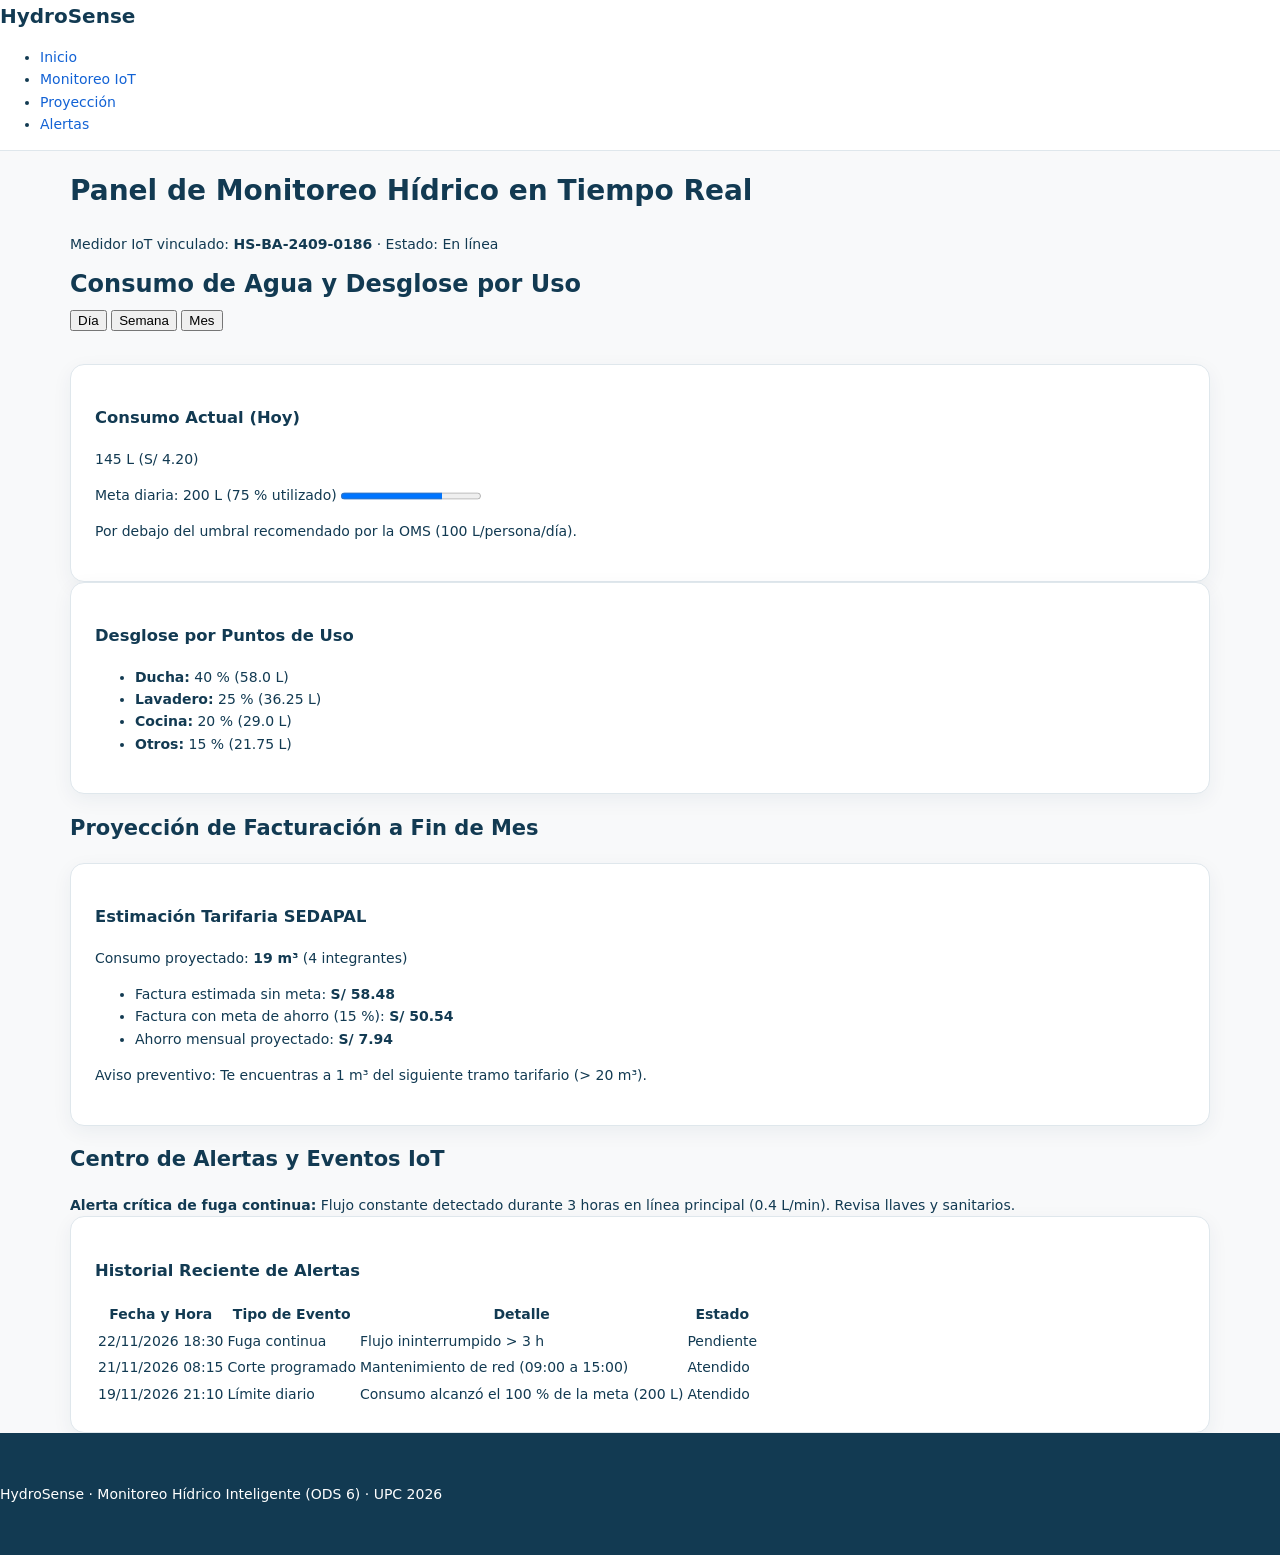
==== pages/monitoreo.html @ 0cbe9df7 "feat: maquetar vista de monitoreo en pages/monitoreo.html" ====
<!DOCTYPE html>
<html lang="es">
<head>
  <meta charset="UTF-8" />
  <meta name="viewport" content="width=device-width, initial-scale=1.0" />
  <title>Panel de Monitoreo IoT | HydroSense</title>
  <link rel="icon" href="../favicon.ico" type="image/x-icon" />
  <link rel="stylesheet" href="../css/styles.css" />
  <link rel="stylesheet" href="../css/responsive.css" />
</head>
<body>
  <header class="site-header">
    <nav class="navbar" aria-label="Navegación principal">
      <a href="../index.html" class="brand">HydroSense</a>
      <ul class="nav-links">
        <li><a href="../index.html">Inicio</a></li>
        <li><a href="monitoreo.html" aria-current="page">Monitoreo IoT</a></li>
        <li><a href="#proyeccion">Proyección</a></li>
        <li><a href="#alertas">Alertas</a></li>
      </ul>
    </nav>
  </header>

  <main class="container">
    <header class="page-header">
      <h1>Panel de Monitoreo Hídrico en Tiempo Real</h1>
      <p>Medidor IoT vinculado: <strong>HS-BA-2409-0186</strong> · Estado: <span class="badge-ok">En línea</span></p>
    </header>

    <!-- 1. PANEL DE CONSUMO (HU-007, HU-008, HU-009) -->
    <section id="consumo" aria-labelledby="titulo-consumo">
      <div class="section-header">
        <h2 id="titulo-consumo">Consumo de Agua y Desglose por Uso</h2>
        <div class="filter-group" role="group" aria-label="Filtrar periodo de consumo">
          <button type="button" class="btn-filter active" data-period="dia">Día</button>
          <button type="button" class="btn-filter" data-period="semana">Semana</button>
          <button type="button" class="btn-filter" data-period="mes">Mes</button>
        </div>
      </div>

      <div class="grid-cards">
        <article class="card">
          <h3>Consumo Actual (Hoy)</h3>
          <p class="metric-value">145 L <span>(S/ 4.20)</span></p>
          <label for="progreso-meta">Meta diaria: 200 L (75 % utilizado)</label>
          <progress id="progreso-meta" value="145" max="200">75 %</progress>
          <p class="metric-hint">Por debajo del umbral recomendado por la OMS (100 L/persona/día).</p>
        </article>

        <article class="card">
          <h3>Desglose por Puntos de Uso</h3>
          <ul class="breakdown-list">
            <li><strong>Ducha:</strong> 40 % (58.0 L)</li>
            <li><strong>Lavadero:</strong> 25 % (36.25 L)</li>
            <li><strong>Cocina:</strong> 20 % (29.0 L)</li>
            <li><strong>Otros:</strong> 15 % (21.75 L)</li>
          </ul>
        </article>
      </div>
    </section>

    <!-- 2. PROYECCIÓN DE FACTURACIÓN (HU-010, HU-028, HU-031) -->
    <section id="proyeccion" aria-labelledby="titulo-proyeccion">
      <h2 id="titulo-proyeccion">Proyección de Facturación a Fin de Mes</h2>
      <div class="grid-cards">
        <article class="card">
          <h3>Estimación Tarifaria SEDAPAL</h3>
          <p>Consumo proyectado: <strong>19 m³</strong> (4 integrantes)</p>
          <ul class="projection-list">
            <li>Factura estimada sin meta: <strong>S/ 58.48</strong></li>
            <li>Factura con meta de ahorro (15 %): <strong>S/ 50.54</strong></li>
            <li>Ahorro mensual proyectado: <strong>S/ 7.94</strong></li>
          </ul>
          <p class="alert-warning" role="status">
            Aviso preventivo: Te encuentras a 1 m³ del siguiente tramo tarifario (&gt; 20 m³).
          </p>
        </article>
      </div>
    </section>

    <!-- 3. ALERTAS E HISTORIAL DE EVENTOS (HU-011, HU-012, HU-013, HU-014) -->
    <section id="alertas" aria-labelledby="titulo-alertas">
      <h2 id="titulo-alertas">Centro de Alertas y Eventos IoT</h2>

      <div class="alert-banner alert-critical" role="alert">
        <strong>Alerta crítica de fuga continua:</strong> Flujo constante detectado durante 3 horas en línea principal (0.4 L/min). Revisa llaves y sanitarios.
      </div>

      <article class="card">
        <h3>Historial Reciente de Alertas</h3>
        <table>
          <thead>
            <tr>
              <th>Fecha y Hora</th>
              <th>Tipo de Evento</th>
              <th>Detalle</th>
              <th>Estado</th>
            </tr>
          </thead>
          <tbody>
            <tr>
              <td>22/11/2026 18:30</td>
              <td>Fuga continua</td>
              <td>Flujo ininterrumpido &gt; 3 h</td>
              <td>Pendiente</td>
            </tr>
            <tr>
              <td>21/11/2026 08:15</td>
              <td>Corte programado</td>
              <td>Mantenimiento de red (09:00 a 15:00)</td>
              <td>Atendido</td>
            </tr>
            <tr>
              <td>19/11/2026 21:10</td>
              <td>Límite diario</td>
              <td>Consumo alcanzó el 100 % de la meta (200 L)</td>
              <td>Atendido</td>
            </tr>
          </tbody>
        </table>
      </article>
    </section>
  </main>

  <footer class="site-footer">
    <p>HydroSense · Monitoreo Hídrico Inteligente (ODS 6) · UPC 2026</p>
  </footer>

  <script src="../js/main.js"></script>
</body>
</html>
---- css/styles.css ----
/* ==========================================================================
   HydroSense — Hoja de estilos principal (Paleta oficial Figma + Guía 4.1)
   Cada sección ocupa una pantalla completa (100vh) para evitar solapamientos
   ========================================================================== */

:root {
  /* Paleta de colores oficial (Capítulo 4.1 + Figma) */
  --color-primary: #1262D5;
  --color-primary-hover: #0E4FB0;
  --color-dark: #123A52;
  --color-teal: #087F8C;
  --color-text-muted: #62727E;
  --color-bg-page: #F8F9FA;
  --color-bg-card: #FFFFFF;
  --color-bg-soft-blue: #EDF4FF;
  --color-bg-badge-blue: #E7F0FF;
  --color-bg-soft-teal: #E9F7F6;
  --color-border: #DFE7EC;
  --color-accent-muted: #AFC4D2;
  --color-error: #C62828;
  --color-success: #1B7A43;

  /* Escala tipográfica oficial (Capítulo 4.1) */
  --font-size-h1: 2rem;         /* 32px Bold */
  --font-size-h2: 1.5rem;       /* 24px Bold/Semibold */
  --font-size-label: 0.9375rem; /* 15px Medium/Bold */
  --font-size-body: 0.875rem;   /* 14px Regular */
  --font-size-caption: 0.75rem; /* 12px Light/Regular */

  /* Layout y elevación */
  --header-height: 72px;
  --radius-sm: 8px;
  --radius-md: 14px;
  --radius-lg: 20px;
  --radius-pill: 999px;
  --shadow-card: 0 6px 20px rgba(18, 58, 82, 0.06);
  --shadow-card-hover: 0 12px 28px rgba(18, 98, 213, 0.12);
  --container-max: 1140px;
}

*,
*::before,
*::after {
  box-sizing: border-box;
}

html {
  scroll-behavior: smooth;
}

body {
  margin: 0;
  font-family: "Inter", "Segoe UI", system-ui, -apple-system, sans-serif;
  font-size: var(--font-size-body);
  line-height: 1.6;
  color: var(--color-dark);
  background-color: var(--color-bg-page);
}

/* Accesibilidad: respeta la preferencia del sistema de reducir animaciones */
@media (prefers-reduced-motion: reduce) {
  html {
    scroll-behavior: auto;
  }

  *,
  *::before,
  *::after {
    animation-duration: 0.01ms !important;
    animation-iteration-count: 1 !important;
    transition-duration: 0.01ms !important;
  }
}

img {
  max-width: 100%;
  display: block;
}

a {
  color: var(--color-primary);
  text-decoration: none;
}

a:hover {
  text-decoration: underline;
}

:focus-visible {
  outline: 3px solid var(--color-primary);
  outline-offset: 2px;
}

.skip-link {
  position: absolute;
  left: -9999px;
  top: 0;
  background: var(--color-primary);
  color: var(--color-bg-card);
  padding: 12px 18px;
  z-index: 1000;
  border-radius: var(--radius-sm);
}

.skip-link:focus {
  left: 16px;
  top: 16px;
}

.container {
  width: min(100% - 32px, var(--container-max));
  margin-inline: auto;
}

/* Cada pantalla ocupa el alto completo de la ventana */
.hero-section,
.section {
  min-height: calc(100vh - var(--header-height));
  display: flex;
  flex-direction: column;
  justify-content: center;
  padding: 48px 0;
  scroll-margin-top: var(--header-height);
}

.section-alt {
  background-color: var(--color-bg-soft-blue);
}

.section-header {
  max-width: 680px;
  margin-bottom: 32px;
}

.section-header h2 {
  margin: 6px 0 10px;
  font-size: var(--font-size-h2);
  line-height: 1.25;
  font-weight: 700;
  color: var(--color-dark);
}

.section-header p {
  margin: 0;
  color: var(--color-text-muted);
}

.eyebrow {
  display: inline-block;
  font-size: var(--font-size-caption);
  font-weight: 700;
  letter-spacing: 0.06em;
  color: var(--color-teal);
  text-transform: uppercase;
}

/* Botones (Touch target >= 48px) */
.btn {
  display: inline-flex;
  align-items: center;
  justify-content: center;
  min-height: 48px;
  padding: 0 22px;
  border-radius: var(--radius-sm);
  font-weight: 600;
  font-size: var(--font-size-label);
  border: 1.5px solid transparent;
  cursor: pointer;
  transition: background-color 0.2s ease, border-color 0.2s ease, transform 0.15s ease;
  text-decoration: none;
}

.btn:hover {
  text-decoration: none;
  transform: translateY(-1px);
}

.btn:disabled {
  opacity: 0.55;
  cursor: not-allowed;
  transform: none;
}

.btn-primary {
  background-color: var(--color-primary);
  color: var(--color-bg-card);
}

.btn-primary:hover:not(:disabled) {
  background-color: var(--color-primary-hover);
}

.btn-outline {
  background-color: var(--color-bg-card);
  color: var(--color-dark);
  border-color: var(--color-border);
}

.btn-outline:hover {
  border-color: var(--color-primary);
  color: var(--color-primary);
}

.btn-full {
  width: 100%;
}

/* Badges y Tarjetas */
.badge {
  display: inline-flex;
  align-items: center;
  padding: 4px 12px;
  border-radius: var(--radius-pill);
  font-size: var(--font-size-caption);
  font-weight: 700;
}

.badge-teal {
  background-color: var(--color-bg-soft-teal);
  color: var(--color-teal);
}

.badge-blue {
  background-color: var(--color-bg-badge-blue);
  color: var(--color-primary);
}

.card {
  background-color: var(--color-bg-card);
  border: 1px solid var(--color-border);
  border-radius: var(--radius-md);
  padding: 24px;
  box-shadow: var(--shadow-card);
  transition: transform 0.2s ease, box-shadow 0.2s ease, border-color 0.2s ease;
}

/* Header */
.site-header {
  position: sticky;
  top: 0;
  z-index: 100;
  background-color: var(--color-bg-card);
  border-bottom: 1px solid var(--color-border);
}

.header-inner {
  display: flex;
  align-items: center;
  justify-content: space-between;
  gap: 16px;
  min-height: var(--header-height);
}

.brand {
  display: inline-flex;
  align-items: center;
  gap: 10px;
  font-size: 1.25rem;
  font-weight: 700;
  color: var(--color-dark);
}

.brand-icon {
  display: inline-flex;
  align-items: center;
  justify-content: center;
  width: 38px;
  height: 38px;
  border-radius: 10px;
  background-color: var(--color-bg-badge-blue);
  color: var(--color-primary);
}

.nav-list {
  display: flex;
  list-style: none;
  gap: 20px;
  margin: 0;
  padding: 0;
}

.nav-list a {
  color: var(--color-text-muted);
  font-weight: 500;
  padding: 8px 4px;
}

.nav-list a:hover {
  color: var(--color-primary);
}

.header-actions {
  display: flex;
  align-items: center;
  gap: 10px;
}

.accessible-toggle {
  display: inline-flex;
  align-items: center;
  gap: 8px;
  font-size: 0.85rem;
  font-weight: 600;
  color: var(--color-text-muted);
  cursor: pointer;
  min-height: 48px;
}

.menu-toggle {
  display: none;
  min-width: 48px;
  min-height: 48px;
  border: 1px solid var(--color-border);
  border-radius: var(--radius-sm);
  background: var(--color-bg-card);
  color: var(--color-dark);
  font-size: 1.25rem;
  cursor: pointer;
}

/* Hero */
.hero-section {
  background: linear-gradient(180deg, var(--color-bg-soft-blue) 0%, var(--color-bg-page) 100%);
}

.hero-grid {
  display: grid;
  grid-template-columns: 1.15fr 0.85fr;
  align-items: center;
  gap: 40px;
}

.hero-copy h1 {
  margin: 12px 0 8px;
  font-size: var(--font-size-h1);
  line-height: 1.15;
  font-weight: 700;
  color: var(--color-dark);
}

.hero-subtitle {
  margin: 0 0 12px;
  font-size: 1.15rem;
  font-weight: 600;
  color: var(--color-dark);
}

.hero-description {
  margin: 0 0 24px;
  color: var(--color-text-muted);
  max-width: 540px;
}

.hero-cta {
  display: flex;
  flex-wrap: wrap;
  gap: 12px;
}

.hero-visual {
  display: flex;
  justify-content: center;
}

.hero-orbit {
  position: relative;
  width: 280px;
  height: 280px;
  border-radius: 50%;
  background: radial-gradient(circle, var(--color-bg-card) 0%, var(--color-bg-badge-blue) 70%);
  border: 2px dashed var(--color-accent-muted);
  display: flex;
  align-items: center;
  justify-content: center;
}

.orbit-center {
  width: 112px;
  height: 112px;
  border-radius: var(--radius-lg);
  background: var(--color-bg-card);
  box-shadow: var(--shadow-card);
  display: flex;
  flex-direction: column;
  align-items: center;
  justify-content: center;
  gap: 6px;
}

.status-dots {
  color: var(--color-teal);
  font-weight: 700;
  letter-spacing: 2px;
}

.orbit-node {
  position: absolute;
  width: 54px;
  height: 54px;
  border-radius: 50%;
  background: var(--color-bg-card);
  border: 1px solid var(--color-border);
  box-shadow: var(--shadow-card);
  display: flex;
  align-items: center;
  justify-content: center;
  padding: 12px;
}

.orbit-top-left { top: 18px; left: 10px; }
.orbit-top-right { top: 18px; right: 10px; }
.orbit-bottom-right { bottom: 18px; right: 16px; }

/* Grillas de tarjetas */
.profile-grid,
.steps-grid {
  display: grid;
  grid-template-columns: repeat(3, 1fr);
  gap: 20px;
}

.profile-card {
  cursor: pointer;
}

.profile-card:hover,
.step-card:hover,
.shortcut-card:hover {
  transform: translateY(-3px);
  box-shadow: var(--shadow-card-hover);
}

.profile-card:hover {
  border-color: var(--color-primary);
  background-color: var(--color-bg-badge-blue);
}

.profile-card[aria-checked="true"] {
  border: 2px solid var(--color-primary);
  background-color: var(--color-bg-badge-blue);
  box-shadow: var(--shadow-card-hover);
}

.card-number {
  font-size: 0.85rem;
  font-weight: 700;
  color: var(--color-primary);
}

.card-link {
  display: inline-block;
  margin-top: 10px;
  font-size: 0.9rem;
  font-weight: 600;
  color: var(--color-teal);
}

.profile-actions {
  margin-top: 24px;
  display: flex;
  align-items: center;
  gap: 16px;
}

.helper-text {
  margin: 8px 0 0;
  font-size: 0.9rem;
  color: var(--color-text-muted);
}

/* Dashboard preview */
.dashboard-preview-grid {
  display: grid;
  grid-template-columns: 0.85fr 1.15fr;
  gap: 24px;
  align-items: stretch;
}

.card-top {
  display: flex;
  justify-content: space-between;
  align-items: center;
  gap: 8px;
}

.ring-metric {
  width: 170px;
  height: 170px;
  margin: 20px auto;
  border-radius: 50%;
  border: 12px solid var(--color-primary);
  background-color: var(--color-bg-soft-blue);
  display: flex;
  flex-direction: column;
  align-items: center;
  justify-content: center;
}

.ring-metric strong {
  font-size: 1.8rem;
  color: var(--color-dark);
}

.ring-metric span {
  color: var(--color-teal);
  font-weight: 700;
}

.shortcuts-grid {
  display: grid;
  grid-template-columns: repeat(2, 1fr);
  gap: 16px;
}

.shortcut-card h3,
.step-card h3,
.profile-card h3 {
  margin: 10px 0 6px;
  font-size: 1.1rem;
}

.shortcut-card p,
.step-card p,
.profile-card p {
  margin: 0;
  color: var(--color-text-muted);
  font-size: 0.95rem;
}

/* Simulador, Auth y Contacto */
.simulator-card {
  display: grid;
  grid-template-columns: 1.1fr 0.9fr;
  gap: 28px;
  align-items: center;
}

.simulator-result {
  background-color: var(--color-bg-soft-blue);
  border-radius: var(--radius-md);
  padding: 20px;
  display: grid;
  gap: 14px;
}

.result-item {
  display: flex;
  justify-content: space-between;
  align-items: center;
  border-bottom: 1px solid var(--color-border);
  padding-bottom: 10px;
}

.result-item:last-child {
  border-bottom: none;
  padding-bottom: 0;
}

.text-teal {
  color: var(--color-teal);
}

.auth-grid,
.contact-grid {
  display: grid;
  grid-template-columns: 1fr 1fr;
  gap: 28px;
  align-items: start;
}

.check-list {
  padding-left: 20px;
  color: var(--color-text-muted);
}

.form-group {
  display: flex;
  flex-direction: column;
  gap: 6px;
  margin-bottom: 16px;
}

.form-group label {
  font-weight: 600;
  font-size: var(--font-size-label);
}

.form-group input,
.form-group select,
.form-group textarea {
  min-height: 48px;
  padding: 10px 14px;
  border: 1.5px solid var(--color-border);
  border-radius: var(--radius-sm);
  font: inherit;
  color: var(--color-dark);
  background-color: var(--color-bg-card);
  transition: border-color 0.2s ease, box-shadow 0.2s ease;
}

.form-group input:focus,
.form-group select:focus,
.form-group textarea:focus {
  border-color: var(--color-primary);
  box-shadow: 0 0 0 3px rgba(18, 98, 213, 0.15);
  outline: none;
}

.form-group input[type="range"] {
  min-height: 36px;
  padding: 0;
  border: none;
  background: transparent;
  accent-color: var(--color-primary);
  cursor: pointer;
}

.form-group textarea {
  min-height: 96px;
  resize: vertical;
}

.form-feedback {
  min-height: 1.2em;
  font-size: var(--font-size-caption);
  color: var(--color-error);
}

/* Botón flotante de voz */
.fab-voice {
  position: fixed;
  right: 24px;
  bottom: 24px;
  width: 56px;
  height: 56px;
  border-radius: 50%;
  border: none;
  background-color: var(--color-primary);
  color: var(--color-bg-card);
  font-size: 1.4rem;
  box-shadow: 0 8px 24px rgba(18, 98, 213, 0.35);
  cursor: pointer;
  z-index: 90;
  transition: transform 0.2s ease, background-color 0.2s ease;
}

.fab-voice:hover {
  background-color: var(--color-primary-hover);
  transform: scale(1.06);
}

/* Footer */
.site-footer {
  background-color: var(--color-dark);
  color: var(--color-bg-card);
  padding: 36px 0;
}

.footer-inner {
  display: flex;
  flex-wrap: wrap;
  justify-content: space-between;
  align-items: center;
  gap: 20px;
}

.footer-inner p {
  margin: 4px 0 0;
  color: var(--color-accent-muted);
  font-size: 0.9rem;
}

.footer-links {
  display: flex;
  list-style: none;
  gap: 18px;
  margin: 0;
  padding: 0;
}

.footer-links a {
  color: var(--color-bg-card);
}

/* ==========================================================================
   Modo Accesible (HU-021: +30% texto escalable + Alto Contraste WCAG AAA)
   ========================================================================== */
html.modo-accesible,
body.modo-accesible {
  font-size: 130%;
}

html.modo-accesible body,
body.modo-accesible {
  background-color: #FFFFFF;
  color: #000000;
}

html.modo-accesible .section-alt,
body.modo-accesible .section-alt {
  background-color: #EDF4FF;
}

html.modo-accesible .card,
body.modo-accesible .card,
html.modo-accesible .simulator-result,
body.modo-accesible .simulator-result,
html.modo-accesible .form-group input,
body.modo-accesible .form-group input,
html.modo-accesible .form-group select,
body.modo-accesible .form-group select,
html.modo-accesible .form-group textarea,
body.modo-accesible .form-group textarea {
  border: 2px solid #000000;
  box-shadow: none;
  background-color: #FFFFFF;
  color: #000000;
}

html.modo-accesible p,
body.modo-accesible p,
html.modo-accesible h1,
body.modo-accesible h1,
html.modo-accesible h2,
body.modo-accesible h2,
html.modo-accesible h3,
body.modo-accesible h3,
html.modo-accesible .nav-list a,
body.modo-accesible .nav-list a,
html.modo-accesible .helper-text,
body.modo-accesible .helper-text,
html.modo-accesible .eyebrow,
body.modo-accesible .eyebrow,
html.modo-accesible .accessible-toggle,
body.modo-accesible .accessible-toggle {
  color: #000000;
}

html.modo-accesible .badge,
body.modo-accesible .badge {
  border: 1.5px solid #000000;
  background-color: #FFFFFF;
  color: #000000;
}

html.modo-accesible .btn-primary,
body.modo-accesible .btn-primary {
  background-color: #0A469E;
  color: #FFFFFF;
  border: 2px solid #000000;
}

html.modo-accesible .btn-outline,
body.modo-accesible .btn-outline {
  background-color: #FFFFFF;
  color: #000000;
  border: 2px solid #000000;
}

html.modo-accesible :focus-visible,
body.modo-accesible :focus-visible {
  outline: 4px solid #000000;
  outline-offset: 3px;
}

/* ==========================================================================
   Panel Flotante de Asistente por Voz y Modo Lectura (HU-019)
   ========================================================================== */
.voice-panel {
  position: fixed;
  right: 24px;
  bottom: 92px;
  width: min(340px, calc(100vw - 32px));
  background-color: var(--color-bg-card);
  border: 1.5px solid var(--color-border);
  border-radius: var(--radius-md);
  box-shadow: 0 14px 34px rgba(18, 58, 82, 0.18);
  padding: 18px;
  z-index: 95;
  display: none;
  flex-direction: column;
  gap: 12px;
}

.voice-panel.is-open {
  display: flex;
}

.voice-panel-header {
  display: flex;
  justify-content: space-between;
  align-items: center;
  gap: 8px;
}

.voice-panel-header strong {
  font-size: var(--font-size-label);
  color: var(--color-dark);
}

.voice-close {
  min-width: 36px;
  min-height: 36px;
  border: 1px solid var(--color-border);
  border-radius: var(--radius-sm);
  background: var(--color-bg-page);
  color: var(--color-dark);
  cursor: pointer;
  font-weight: 700;
}

.voice-status {
  margin: 0;
  padding: 10px 12px;
  border-radius: var(--radius-sm);
  background-color: var(--color-bg-soft-blue);
  color: var(--color-dark);
  font-size: 0.85rem;
}

.voice-actions {
  display: grid;
  grid-template-columns: 1fr 1fr;
  gap: 8px;
}

.voice-actions .btn {
  padding: 0 10px;
  font-size: 0.82rem;
}

.fab-voice.is-listening {
  background-color: var(--color-teal);
  box-shadow: 0 0 0 6px rgba(8, 127, 140, 0.25);
}

/* Compatibilidad con Modo Accesible */
html.modo-accesible .voice-panel,
body.modo-accesible .voice-panel,
html.modo-accesible .voice-status,
body.modo-accesible .voice-status,
html.modo-accesible .voice-close,
body.modo-accesible .voice-close {
  border: 2px solid #000000;
  background-color: #FFFFFF;
  color: #000000;
  box-shadow: none;
}

/* Botones de demostración de alertas simuladas (js/main.js) */
.alert-demo-actions {
  display: flex;
  flex-wrap: wrap;
  gap: 8px;
  margin-top: 12px;
}
---- css/responsive.css ----
/* ==========================================================================
   HydroSense — Adaptación Responsive (Tablet <= 992px | Mobile <= 640px)
   Cada sección ocupa una pantalla completa para reflejar el flujo del mockup
   ========================================================================== */

@media (max-width: 992px) {
  .header-inner {
    flex-wrap: wrap;
    padding: 10px 0;
  }

  .menu-toggle {
    display: inline-flex;
    align-items: center;
    justify-content: center;
    margin-left: auto;
  }

  .main-nav {
    display: none;
    width: 100%;
    order: 4;
    border-top: 1px solid var(--color-border);
    padding-top: 10px;
  }

  .main-nav.is-open {
    display: block;
  }

  .nav-list {
    flex-direction: column;
    gap: 6px;
  }

  .nav-list a {
    display: block;
    padding: 10px 8px;
  }

  .hero-grid,
  .dashboard-preview-grid,
  .simulator-card,
  .auth-grid,
  .contact-grid {
    grid-template-columns: 1fr;
  }

  .hero-grid {
    text-align: center;
    justify-items: center;
  }

  .hero-description {
    margin-inline: auto;
  }

  .hero-cta {
    justify-content: center;
  }

  .profile-grid,
  .steps-grid {
    grid-template-columns: repeat(2, 1fr);
  }
}

@media (max-width: 640px) {
  :root {
    --header-height: 60px;
  }

  html,
  body {
    overflow-x: hidden;
  }

  .container {
    width: min(100% - 28px, var(--container-max));
  }

  /* Header limpio en una sola fila */
  .header-inner {
    min-height: var(--header-height);
    flex-wrap: nowrap;
    gap: 8px;
  }

  .header-actions .btn {
    display: none;
  }

  .header-actions {
    order: 2;
    margin-left: auto;
  }

  .accessible-toggle {
    font-size: 0.78rem;
    gap: 6px;
    min-height: 40px;
  }

  .menu-toggle {
    order: 3;
    margin-left: 4px;
    min-width: 44px;
    min-height: 44px;
  }

  /* Hero a pantalla completa estilo mockup Mobile */
  .hero-section {
    min-height: calc(100vh - var(--header-height));
    padding: 24px 0 32px;
    background: linear-gradient(180deg, var(--color-bg-soft-blue) 0%, var(--color-bg-page) 45%);
  }

  .hero-grid {
    display: flex;
    flex-direction: column;
    align-items: center;
    text-align: center;
    gap: 20px;
  }

  .hero-copy {
    display: contents;
  }

  .hero-copy .badge {
    order: 1;
  }

  .hero-copy h1 {
    order: 2;
    font-size: 2rem;
    margin: 4px 0 0;
  }

  .hero-subtitle {
    order: 3;
    font-size: 1rem;
    font-weight: 500;
    color: var(--color-text-muted);
    max-width: 280px;
    margin: 0;
  }

  .hero-description {
    order: 5;
    font-size: 0.92rem;
    margin: 0;
  }

  .hero-visual {
    order: 4;
    width: 100%;
    padding: 6px 0;
  }

  .hero-orbit {
    width: 215px;
    height: 215px;
  }

  .orbit-center {
    width: 94px;
    height: 94px;
  }

  .orbit-node {
    width: 44px;
    height: 44px;
    padding: 10px;
  }

  .hero-cta {
    order: 6;
    width: 100%;
    flex-direction: column;
    gap: 10px;
  }

  .hero-cta .btn {
    width: 100%;
  }

  /* Cada sección ocupa una pantalla completa y se apila en 1 columna */
  .section {
    min-height: calc(100vh - var(--header-height));
    padding: 36px 0;
  }

  .section-header {
    text-align: center;
    margin-inline: auto;
    margin-bottom: 24px;
  }

  .section-header h2 {
    font-size: 1.5rem;
  }

  .profile-grid,
  .steps-grid,
  .shortcuts-grid {
    grid-template-columns: 1fr;
  }

  .profile-actions {
    flex-direction: column;
    align-items: stretch;
    text-align: center;
  }

  .card {
    padding: 20px;
  }

  .footer-inner {
    flex-direction: column;
    align-items: flex-start;
  }

  .fab-voice {
    right: 14px;
    bottom: 14px;
    width: 50px;
    height: 50px;
    font-size: 1.25rem;
  }
}
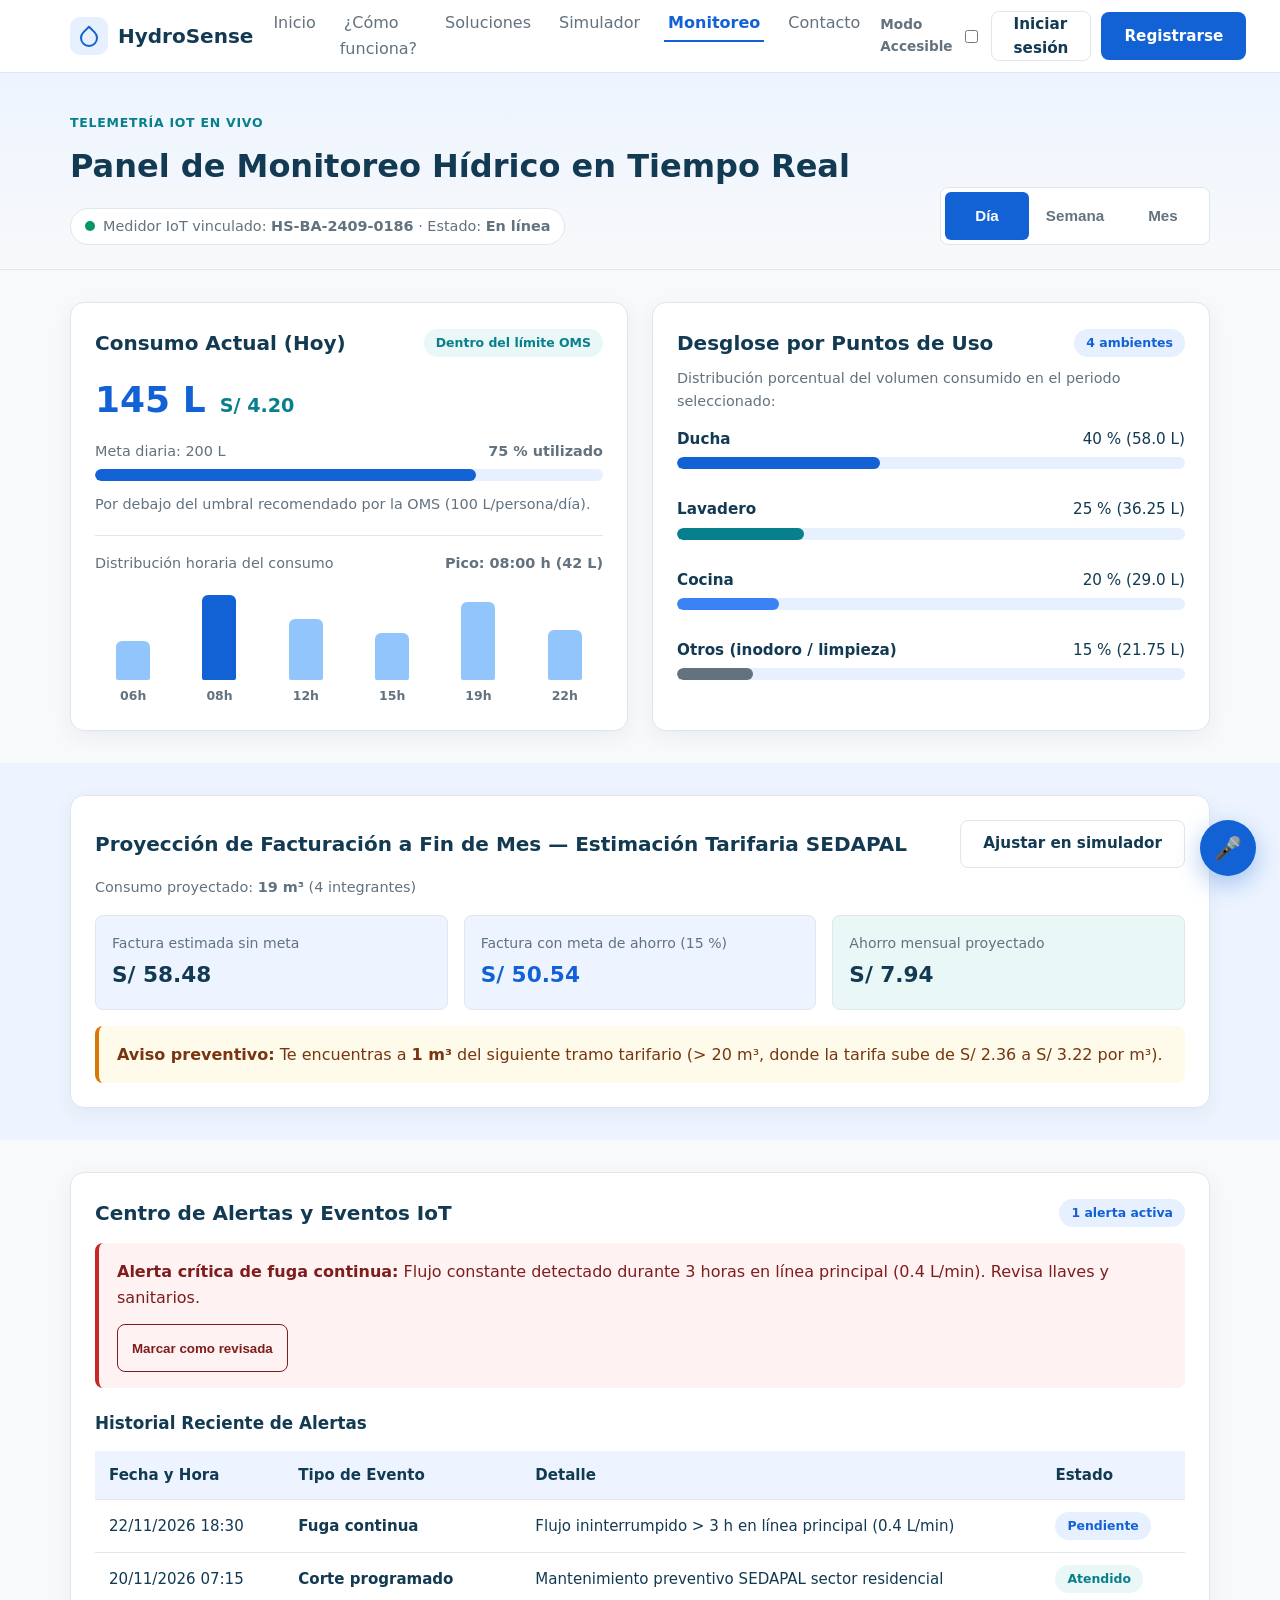
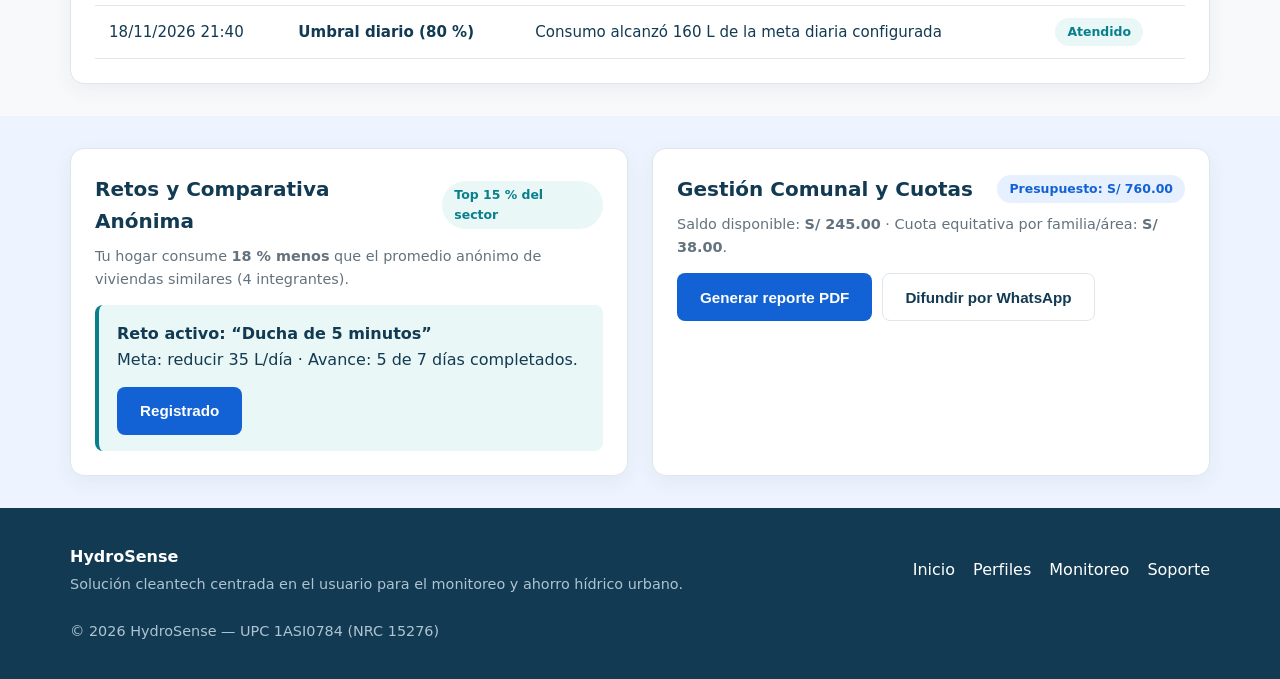
==== commit eab3fcbe: "fix: actualizar proyecto con versión corregida de HydroSense-Landing" ====
--- a/pages/monitoreo.html
+++ b/pages/monitoreo.html
@@ -3,129 +3,293 @@
 <head>
   <meta charset="UTF-8" />
   <meta name="viewport" content="width=device-width, initial-scale=1.0" />
-  <title>Panel de Monitoreo IoT | HydroSense</title>
+  <meta name="description" content="Panel de Monitoreo Hídrico en Tiempo Real — HydroSense" />
+  <title>Monitoreo Hídrico en Tiempo Real — HydroSense</title>
   <link rel="icon" href="../favicon.ico" type="image/x-icon" />
   <link rel="stylesheet" href="../css/styles.css" />
   <link rel="stylesheet" href="../css/responsive.css" />
 </head>
 <body>
+  <a class="skip-link" href="#contenido-principal">Saltar al contenido principal</a>
+
+  <!-- Encabezado idéntico al de index.html -->
   <header class="site-header">
-    <nav class="navbar" aria-label="Navegación principal">
-      <a href="../index.html" class="brand">HydroSense</a>
-      <ul class="nav-links">
-        <li><a href="../index.html">Inicio</a></li>
-        <li><a href="monitoreo.html" aria-current="page">Monitoreo IoT</a></li>
-        <li><a href="#proyeccion">Proyección</a></li>
-        <li><a href="#alertas">Alertas</a></li>
-      </ul>
-    </nav>
+    <div class="container header-inner">
+      <a href="../index.html#inicio" class="brand" aria-label="HydroSense Inicio">
+        <span class="brand-icon" aria-hidden="true">
+          <svg width="24" height="24" viewBox="0 0 24 24" fill="none" stroke="currentColor" stroke-width="2" stroke-linecap="round" stroke-linejoin="round">
+            <path d="M12 2.69l5.66 5.66a8 8 0 1 1-11.31 0z" />
+          </svg>
+        </span>
+        <span class="brand-name">HydroSense</span>
+      </a>
+
+      <button class="menu-toggle" type="button" aria-label="Abrir menú de navegación" aria-expanded="false" aria-controls="nav-principal">
+        <span aria-hidden="true">☰</span>
+      </button>
+
+      <nav id="nav-principal" class="main-nav" aria-label="Navegación principal">
+        <ul class="nav-list">
+          <li><a href="../index.html#inicio">Inicio</a></li>
+          <li><a href="../index.html#como-funciona">¿Cómo funciona?</a></li>
+          <li><a href="../index.html#perfiles">Soluciones</a></li>
+          <li><a href="../index.html#simulador">Simulador</a></li>
+          <li><a href="monitoreo.html" class="active" aria-current="page">Monitoreo</a></li>
+          <li><a href="../index.html#contacto">Contacto</a></li>
+        </ul>
+      </nav>
+
+      <div class="header-actions">
+        <label class="accessible-toggle" for="toggle-modo-accesible">
+          <span>Modo Accesible</span>
+          <input type="checkbox" id="toggle-modo-accesible" role="switch" aria-label="Activar modo accesible con texto ampliado y alto contraste" />
+        </label>
+        <a href="../index.html#acceso" class="btn btn-outline">Iniciar sesión</a>
+        <a href="../index.html#perfiles" class="btn btn-primary">Registrarse</a>
+      </div>
+    </div>
   </header>
 
-  <main class="container">
-    <header class="page-header">
-      <h1>Panel de Monitoreo Hídrico en Tiempo Real</h1>
-      <p>Medidor IoT vinculado: <strong>HS-BA-2409-0186</strong> · Estado: <span class="badge-ok">En línea</span></p>
-    </header>
-
-    <!-- 1. PANEL DE CONSUMO (HU-007, HU-008, HU-009) -->
-    <section id="consumo" aria-labelledby="titulo-consumo">
-      <div class="section-header">
-        <h2 id="titulo-consumo">Consumo de Agua y Desglose por Uso</h2>
-        <div class="filter-group" role="group" aria-label="Filtrar periodo de consumo">
-          <button type="button" class="btn-filter active" data-period="dia">Día</button>
-          <button type="button" class="btn-filter" data-period="semana">Semana</button>
-          <button type="button" class="btn-filter" data-period="mes">Mes</button>
+  <main id="contenido-principal">
+    <!-- Cabecera del Panel de Monitoreo -->
+    <section class="monitoreo-hero">
+      <div class="container monitoreo-top-row">
+        <div>
+          <span class="eyebrow">TELEMETRÍA IOT EN VIVO</span>
+          <h1 style="margin: 6px 0 8px; font-size: 2rem;">Panel de Monitoreo Hídrico en Tiempo Real</h1>
+          <div class="sensor-status-pill">
+            <span class="status-dot-live" aria-hidden="true"></span>
+            <span>Medidor IoT vinculado: <strong id="sensor-id-activo">HS-BA-2409-0186</strong> · Estado: <strong>En línea</strong></span>
+          </div>
         </div>
-      </div>
-
-      <div class="grid-cards">
-        <article class="card">
-          <h3>Consumo Actual (Hoy)</h3>
-          <p class="metric-value">145 L <span>(S/ 4.20)</span></p>
-          <label for="progreso-meta">Meta diaria: 200 L (75 % utilizado)</label>
-          <progress id="progreso-meta" value="145" max="200">75 %</progress>
-          <p class="metric-hint">Por debajo del umbral recomendado por la OMS (100 L/persona/día).</p>
-        </article>
-
-        <article class="card">
-          <h3>Desglose por Puntos de Uso</h3>
-          <ul class="breakdown-list">
-            <li><strong>Ducha:</strong> 40 % (58.0 L)</li>
-            <li><strong>Lavadero:</strong> 25 % (36.25 L)</li>
-            <li><strong>Cocina:</strong> 20 % (29.0 L)</li>
-            <li><strong>Otros:</strong> 15 % (21.75 L)</li>
-          </ul>
-        </article>
-      </div>
-    </section>
-
-    <!-- 2. PROYECCIÓN DE FACTURACIÓN (HU-010, HU-028, HU-031) -->
-    <section id="proyeccion" aria-labelledby="titulo-proyeccion">
-      <h2 id="titulo-proyeccion">Proyección de Facturación a Fin de Mes</h2>
-      <div class="grid-cards">
-        <article class="card">
-          <h3>Estimación Tarifaria SEDAPAL</h3>
-          <p>Consumo proyectado: <strong>19 m³</strong> (4 integrantes)</p>
-          <ul class="projection-list">
-            <li>Factura estimada sin meta: <strong>S/ 58.48</strong></li>
-            <li>Factura con meta de ahorro (15 %): <strong>S/ 50.54</strong></li>
-            <li>Ahorro mensual proyectado: <strong>S/ 7.94</strong></li>
-          </ul>
-          <p class="alert-warning" role="status">
-            Aviso preventivo: Te encuentras a 1 m³ del siguiente tramo tarifario (&gt; 20 m³).
-          </p>
-        </article>
-      </div>
-    </section>
-
-    <!-- 3. ALERTAS E HISTORIAL DE EVENTOS (HU-011, HU-012, HU-013, HU-014) -->
-    <section id="alertas" aria-labelledby="titulo-alertas">
-      <h2 id="titulo-alertas">Centro de Alertas y Eventos IoT</h2>
-
-      <div class="alert-banner alert-critical" role="alert">
-        <strong>Alerta crítica de fuga continua:</strong> Flujo constante detectado durante 3 horas en línea principal (0.4 L/min). Revisa llaves y sanitarios.
-      </div>
-
-      <article class="card">
-        <h3>Historial Reciente de Alertas</h3>
-        <table>
-          <thead>
-            <tr>
-              <th>Fecha y Hora</th>
-              <th>Tipo de Evento</th>
-              <th>Detalle</th>
-              <th>Estado</th>
-            </tr>
-          </thead>
-          <tbody>
-            <tr>
-              <td>22/11/2026 18:30</td>
-              <td>Fuga continua</td>
-              <td>Flujo ininterrumpido &gt; 3 h</td>
-              <td>Pendiente</td>
-            </tr>
-            <tr>
-              <td>21/11/2026 08:15</td>
-              <td>Corte programado</td>
-              <td>Mantenimiento de red (09:00 a 15:00)</td>
-              <td>Atendido</td>
-            </tr>
-            <tr>
-              <td>19/11/2026 21:10</td>
-              <td>Límite diario</td>
-              <td>Consumo alcanzó el 100 % de la meta (200 L)</td>
-              <td>Atendido</td>
-            </tr>
-          </tbody>
-        </table>
-      </article>
+
+        <div class="period-tabs" role="tablist" aria-label="Filtro de periodo de consumo">
+          <button type="button" class="period-tab" role="tab" aria-selected="true" data-period="dia">Día</button>
+          <button type="button" class="period-tab" role="tab" aria-selected="false" data-period="semana">Semana</button>
+          <button type="button" class="period-tab" role="tab" aria-selected="false" data-period="mes">Mes</button>
+        </div>
+      </div>
+    </section>
+
+    <!-- 1. Consumo en Tiempo Real + Desglose por Ambientes (HU-007, HU-008, HU-009) -->
+    <section class="monitoreo-section">
+      <div class="container monitoreo-grid-2">
+        <article class="card">
+          <div class="card-top">
+            <h2 id="titulo-periodo" style="margin:0; font-size:1.25rem;">Consumo Actual (Hoy)</h2>
+            <span class="badge badge-teal">Dentro del límite OMS</span>
+          </div>
+
+          <div class="kpi-display">
+            <strong id="mon-litros">145 L</strong>
+            <span id="mon-soles">S/ 4.20</span>
+          </div>
+
+          <div class="progress-meta">
+            <span id="mon-meta-texto">Meta diaria: 200 L</span>
+            <strong id="mon-meta-pct">75 % utilizado</strong>
+          </div>
+          <div class="progress-track" role="progressbar" aria-valuenow="75" aria-valuemin="0" aria-valuemax="100" id="mon-barra-wrap">
+            <div class="progress-fill" id="mon-barra" style="width: 75%;"></div>
+          </div>
+          <p class="helper-text">Por debajo del umbral recomendado por la OMS (100 L/persona/día).</p>
+
+          <div class="chart-container">
+            <div class="progress-meta">
+              <span id="mon-subtitulo-grafico">Distribución horaria del consumo</span>
+              <strong id="mon-pico-grafico">Pico: 08:00 h (42 L)</strong>
+            </div>
+            <div class="chart-bars" id="mon-chart-bars" aria-label="Gráfico comparativo de consumo por periodo"></div>
+          </div>
+        </article>
+
+        <article class="card">
+          <div class="card-top">
+            <h2 style="margin:0; font-size:1.25rem;">Desglose por Puntos de Uso</h2>
+            <span class="badge badge-blue">4 ambientes</span>
+          </div>
+          <p class="helper-text">Distribución porcentual del volumen consumido en el periodo seleccionado:</p>
+
+          <div class="breakdown-list">
+            <div>
+              <div class="breakdown-row-top">
+                <span><strong>Ducha</strong></span>
+                <span id="desglose-ducha">40 % (58.0 L)</span>
+              </div>
+              <div class="progress-track"><div class="progress-fill" style="width: 40%;"></div></div>
+            </div>
+
+            <div>
+              <div class="breakdown-row-top">
+                <span><strong>Lavadero</strong></span>
+                <span id="desglose-lavadero">25 % (36.25 L)</span>
+              </div>
+              <div class="progress-track"><div class="progress-fill" style="width: 25%; background-color: var(--color-teal);"></div></div>
+            </div>
+
+            <div>
+              <div class="breakdown-row-top">
+                <span><strong>Cocina</strong></span>
+                <span id="desglose-cocina">20 % (29.0 L)</span>
+              </div>
+              <div class="progress-track"><div class="progress-fill" style="width: 20%; background-color: #3B82F6;"></div></div>
+            </div>
+
+            <div>
+              <div class="breakdown-row-top">
+                <span><strong>Otros (inodoro / limpieza)</strong></span>
+                <span id="desglose-otros">15 % (21.75 L)</span>
+              </div>
+              <div class="progress-track"><div class="progress-fill" style="width: 15%; background-color: #62727E;"></div></div>
+            </div>
+          </div>
+        </article>
+      </div>
+    </section>
+
+    <!-- 2. Proyección Tarifaria SEDAPAL (HU-010, HU-031, HU-045) -->
+    <section class="monitoreo-section section-alt">
+      <div class="container">
+        <article class="card">
+          <div class="card-top">
+            <h2 style="margin:0; font-size:1.25rem;">Proyección de Facturación a Fin de Mes — Estimación Tarifaria SEDAPAL</h2>
+            <a href="../index.html#simulador" class="btn btn-outline">Ajustar en simulador</a>
+          </div>
+          <p class="helper-text" id="mon-proyeccion-desc">Consumo proyectado: <strong>19 m³</strong> (4 integrantes)</p>
+
+          <div class="metrics-3-grid">
+            <div class="metric-box">
+              <span>Factura estimada sin meta</span>
+              <strong id="mon-fact-actual">S/ 58.48</strong>
+            </div>
+            <div class="metric-box">
+              <span>Factura con meta de ahorro (15 %)</span>
+              <strong id="mon-fact-meta" style="color: var(--color-primary);">S/ 50.54</strong>
+            </div>
+            <div class="metric-box" style="background-color: var(--color-bg-soft-teal);">
+              <span>Ahorro mensual proyectado</span>
+              <strong id="mon-fact-ahorro" class="text-teal">S/ 7.94</strong>
+            </div>
+          </div>
+
+          <div class="alert-box is-warn" role="status" id="mon-aviso-tramo">
+            <span><strong>Aviso preventivo:</strong> Te encuentras a <strong>1 m³</strong> del siguiente tramo tarifario (&gt; 20 m³, donde la tarifa sube de S/ 2.36 a S/ 3.22 por m³).</span>
+          </div>
+        </article>
+      </div>
+    </section>
+
+    <!-- 3. Centro de Alertas y Bitácora (HU-011, HU-012, HU-013, HU-014) -->
+    <section class="monitoreo-section">
+      <div class="container">
+        <article class="card">
+          <div class="card-top">
+            <h2 style="margin:0; font-size:1.25rem;">Centro de Alertas y Eventos IoT</h2>
+            <span class="badge badge-blue" id="badge-alertas-activas">1 alerta activa</span>
+          </div>
+
+          <div class="alert-box is-danger" role="alert" id="alerta-critica-monitoreo">
+            <div>
+              <strong>Alerta crítica de fuga continua:</strong> Flujo constante detectado durante 3 horas en línea principal (0.4 L/min). Revisa llaves y sanitarios.
+            </div>
+            <button type="button" class="btn-close-alert" id="btn-cerrar-alerta-monitoreo">Marcar como revisada</button>
+          </div>
+
+          <h3 style="margin: 22px 0 8px; font-size: 1.05rem;">Historial Reciente de Alertas</h3>
+          <div class="table-responsive">
+            <table class="data-table">
+              <thead>
+                <tr>
+                  <th>Fecha y Hora</th>
+                  <th>Tipo de Evento</th>
+                  <th>Detalle</th>
+                  <th>Estado</th>
+                </tr>
+              </thead>
+              <tbody>
+                <tr>
+                  <td>22/11/2026 18:30</td>
+                  <td><strong>Fuga continua</strong></td>
+                  <td>Flujo ininterrumpido &gt; 3 h en línea principal (0.4 L/min)</td>
+                  <td><span class="badge badge-blue" id="estado-fila-fuga">Pendiente</span></td>
+                </tr>
+                <tr>
+                  <td>20/11/2026 07:15</td>
+                  <td><strong>Corte programado</strong></td>
+                  <td>Mantenimiento preventivo SEDAPAL sector residencial</td>
+                  <td><span class="badge badge-teal">Atendido</span></td>
+                </tr>
+                <tr>
+                  <td>18/11/2026 21:40</td>
+                  <td><strong>Umbral diario (80 %)</strong></td>
+                  <td>Consumo alcanzó 160 L de la meta diaria configurada</td>
+                  <td><span class="badge badge-teal">Atendido</span></td>
+                </tr>
+              </tbody>
+            </table>
+          </div>
+        </article>
+      </div>
+    </section>
+
+    <!-- 4. Retos, Ranking y Gestión Comunal (HU-015, HU-016, HU-018, HU-023, HU-024, HU-026) -->
+    <section class="monitoreo-section section-alt">
+      <div class="container monitoreo-grid-2">
+        <article class="card">
+          <div class="card-top">
+            <h2 style="margin:0; font-size:1.25rem;">Retos y Comparativa Anónima</h2>
+            <span class="badge badge-teal">Top 15 % del sector</span>
+          </div>
+          <p class="helper-text">Tu hogar consume <strong>18 % menos</strong> que el promedio anónimo de viviendas similares (4 integrantes).</p>
+          <div class="alert-box is-success" style="margin-top: 14px;">
+            <div>
+              <strong>Reto activo: “Ducha de 5 minutos”</strong><br />
+              <span>Meta: reducir 35 L/día · Avance: 5 de 7 días completados.</span>
+            </div>
+            <button type="button" class="btn btn-primary" id="btn-unirse-reto">Registrado</button>
+          </div>
+        </article>
+
+        <article class="card">
+          <div class="card-top">
+            <h2 style="margin:0; font-size:1.25rem;">Gestión Comunal y Cuotas</h2>
+            <span class="badge badge-blue">Presupuesto: S/ 760.00</span>
+          </div>
+          <p class="helper-text">Saldo disponible: <strong>S/ 245.00</strong> · Cuota equitativa por familia/área: <strong>S/ 38.00</strong>.</p>
+          <div class="btn-group-wrap">
+            <button type="button" class="btn btn-primary" id="btn-reporte-pdf">Generar reporte PDF</button>
+            <button type="button" class="btn btn-outline" id="btn-whatsapp-comunal">Difundir por WhatsApp</button>
+          </div>
+          <p id="estado-comunal-monitoreo" class="helper-text" aria-live="polite"></p>
+        </article>
+      </div>
     </section>
   </main>
 
+  <div id="voice-toast" class="voice-toast" role="status" aria-live="polite" hidden></div>
+
+  <button id="btn-asistente-voz" class="fab-voice" type="button" aria-label="Consultar consumo mediante comandos de voz" title="Asistente por voz">
+    <span aria-hidden="true">🎤</span>
+  </button>
+
   <footer class="site-footer">
-    <p>HydroSense · Monitoreo Hídrico Inteligente (ODS 6) · UPC 2026</p>
+    <div class="container footer-inner">
+      <div>
+        <strong>HydroSense</strong>
+        <p>Solución cleantech centrada en el usuario para el monitoreo y ahorro hídrico urbano.</p>
+      </div>
+      <nav aria-label="Enlaces del pie de página">
+        <ul class="footer-links">
+          <li><a href="../index.html#inicio">Inicio</a></li>
+          <li><a href="../index.html#perfiles">Perfiles</a></li>
+          <li><a href="monitoreo.html">Monitoreo</a></li>
+          <li><a href="../index.html#contacto">Soporte</a></li>
+        </ul>
+      </nav>
+      <p class="footer-copy">© 2026 HydroSense — UPC 1ASI0784 (NRC 15276)</p>
+    </div>
   </footer>
 
   <script src="../js/main.js"></script>
 </body>
-</html>+</html>
--- a/css/styles.css
+++ b/css/styles.css
@@ -4,7 +4,6 @@
    ========================================================================== */
 
 :root {
-  /* Paleta de colores oficial (Capítulo 4.1 + Figma) */
   --color-primary: #1262D5;
   --color-primary-hover: #0E4FB0;
   --color-dark: #123A52;
@@ -18,23 +17,13 @@
   --color-border: #DFE7EC;
   --color-accent-muted: #AFC4D2;
   --color-error: #C62828;
-  --color-success: #1B7A43;
-
-  /* Escala tipográfica oficial (Capítulo 4.1) */
-  --font-size-h1: 2rem;         /* 32px Bold */
-  --font-size-h2: 1.5rem;       /* 24px Bold/Semibold */
-  --font-size-label: 0.9375rem; /* 15px Medium/Bold */
-  --font-size-body: 0.875rem;   /* 14px Regular */
-  --font-size-caption: 0.75rem; /* 12px Light/Regular */
-
-  /* Layout y elevación */
+
   --header-height: 72px;
   --radius-sm: 8px;
   --radius-md: 14px;
   --radius-lg: 20px;
   --radius-pill: 999px;
   --shadow-card: 0 6px 20px rgba(18, 58, 82, 0.06);
-  --shadow-card-hover: 0 12px 28px rgba(18, 98, 213, 0.12);
   --container-max: 1140px;
 }
 
@@ -51,25 +40,10 @@
 body {
   margin: 0;
   font-family: "Inter", "Segoe UI", system-ui, -apple-system, sans-serif;
-  font-size: var(--font-size-body);
+  font-size: 16px;
   line-height: 1.6;
   color: var(--color-dark);
   background-color: var(--color-bg-page);
-}
-
-/* Accesibilidad: respeta la preferencia del sistema de reducir animaciones */
-@media (prefers-reduced-motion: reduce) {
-  html {
-    scroll-behavior: auto;
-  }
-
-  *,
-  *::before,
-  *::after {
-    animation-duration: 0.01ms !important;
-    animation-iteration-count: 1 !important;
-    transition-duration: 0.01ms !important;
-  }
 }
 
 img {
@@ -134,9 +108,8 @@
 
 .section-header h2 {
   margin: 6px 0 10px;
-  font-size: var(--font-size-h2);
+  font-size: 1.85rem;
   line-height: 1.25;
-  font-weight: 700;
   color: var(--color-dark);
 }
 
@@ -147,7 +120,7 @@
 
 .eyebrow {
   display: inline-block;
-  font-size: var(--font-size-caption);
+  font-size: 0.78rem;
   font-weight: 700;
   letter-spacing: 0.06em;
   color: var(--color-teal);
@@ -163,7 +136,7 @@
   padding: 0 22px;
   border-radius: var(--radius-sm);
   font-weight: 600;
-  font-size: var(--font-size-label);
+  font-size: 0.95rem;
   border: 1.5px solid transparent;
   cursor: pointer;
   transition: background-color 0.2s ease, border-color 0.2s ease, transform 0.15s ease;
@@ -211,7 +184,7 @@
   align-items: center;
   padding: 4px 12px;
   border-radius: var(--radius-pill);
-  font-size: var(--font-size-caption);
+  font-size: 0.78rem;
   font-weight: 700;
 }
 
@@ -231,7 +204,6 @@
   border-radius: var(--radius-md);
   padding: 24px;
   box-shadow: var(--shadow-card);
-  transition: transform 0.2s ease, box-shadow 0.2s ease, border-color 0.2s ease;
 }
 
 /* Header */
@@ -332,15 +304,14 @@
 
 .hero-copy h1 {
   margin: 12px 0 8px;
-  font-size: var(--font-size-h1);
+  font-size: 2.75rem;
   line-height: 1.15;
-  font-weight: 700;
   color: var(--color-dark);
 }
 
 .hero-subtitle {
   margin: 0 0 12px;
-  font-size: 1.15rem;
+  font-size: 1.2rem;
   font-weight: 600;
   color: var(--color-dark);
 }
@@ -421,24 +392,13 @@
 
 .profile-card {
   cursor: pointer;
+  transition: border-color 0.2s ease, background-color 0.2s ease;
 }
 
 .profile-card:hover,
-.step-card:hover,
-.shortcut-card:hover {
-  transform: translateY(-3px);
-  box-shadow: var(--shadow-card-hover);
-}
-
-.profile-card:hover {
+.profile-card[aria-checked="true"] {
   border-color: var(--color-primary);
   background-color: var(--color-bg-badge-blue);
-}
-
-.profile-card[aria-checked="true"] {
-  border: 2px solid var(--color-primary);
-  background-color: var(--color-bg-badge-blue);
-  box-shadow: var(--shadow-card-hover);
 }
 
 .card-number {
@@ -582,7 +542,7 @@
 
 .form-group label {
   font-weight: 600;
-  font-size: var(--font-size-label);
+  font-size: 0.92rem;
 }
 
 .form-group input,
@@ -595,24 +555,6 @@
   font: inherit;
   color: var(--color-dark);
   background-color: var(--color-bg-card);
-  transition: border-color 0.2s ease, box-shadow 0.2s ease;
-}
-
-.form-group input:focus,
-.form-group select:focus,
-.form-group textarea:focus {
-  border-color: var(--color-primary);
-  box-shadow: 0 0 0 3px rgba(18, 98, 213, 0.15);
-  outline: none;
-}
-
-.form-group input[type="range"] {
-  min-height: 36px;
-  padding: 0;
-  border: none;
-  background: transparent;
-  accent-color: var(--color-primary);
-  cursor: pointer;
 }
 
 .form-group textarea {
@@ -622,7 +564,7 @@
 
 .form-feedback {
   min-height: 1.2em;
-  font-size: var(--font-size-caption);
+  font-size: 0.85rem;
   color: var(--color-error);
 }
 
@@ -641,12 +583,6 @@
   box-shadow: 0 8px 24px rgba(18, 98, 213, 0.35);
   cursor: pointer;
   z-index: 90;
-  transition: transform 0.2s ease, background-color 0.2s ease;
-}
-
-.fab-voice:hover {
-  background-color: var(--color-primary-hover);
-  transform: scale(1.06);
 }
 
 /* Footer */
@@ -682,175 +618,353 @@
   color: var(--color-bg-card);
 }
 
-/* ==========================================================================
-   Modo Accesible (HU-021: +30% texto escalable + Alto Contraste WCAG AAA)
-   ========================================================================== */
-html.modo-accesible,
+/* Modo Accesible (HU-021: +30% texto y alto contraste) */
 body.modo-accesible {
-  font-size: 130%;
-}
-
-html.modo-accesible body,
-body.modo-accesible {
+  font-size: 20px;
   background-color: #FFFFFF;
   color: #000000;
 }
 
-html.modo-accesible .section-alt,
 body.modo-accesible .section-alt {
   background-color: #EDF4FF;
 }
 
-html.modo-accesible .card,
-body.modo-accesible .card,
-html.modo-accesible .simulator-result,
-body.modo-accesible .simulator-result,
-html.modo-accesible .form-group input,
-body.modo-accesible .form-group input,
-html.modo-accesible .form-group select,
-body.modo-accesible .form-group select,
-html.modo-accesible .form-group textarea,
-body.modo-accesible .form-group textarea {
+body.modo-accesible .card {
   border: 2px solid #000000;
   box-shadow: none;
-  background-color: #FFFFFF;
+}
+
+body.modo-accesible p,
+body.modo-accesible .nav-list a,
+body.modo-accesible .helper-text {
   color: #000000;
 }
 
-html.modo-accesible p,
-body.modo-accesible p,
-html.modo-accesible h1,
-body.modo-accesible h1,
-html.modo-accesible h2,
-body.modo-accesible h2,
-html.modo-accesible h3,
-body.modo-accesible h3,
-html.modo-accesible .nav-list a,
-body.modo-accesible .nav-list a,
-html.modo-accesible .helper-text,
-body.modo-accesible .helper-text,
-html.modo-accesible .eyebrow,
-body.modo-accesible .eyebrow,
-html.modo-accesible .accessible-toggle,
-body.modo-accesible .accessible-toggle {
-  color: #000000;
-}
-
-html.modo-accesible .badge,
-body.modo-accesible .badge {
-  border: 1.5px solid #000000;
-  background-color: #FFFFFF;
-  color: #000000;
-}
-
-html.modo-accesible .btn-primary,
-body.modo-accesible .btn-primary {
-  background-color: #0A469E;
-  color: #FFFFFF;
-  border: 2px solid #000000;
-}
-
-html.modo-accesible .btn-outline,
-body.modo-accesible .btn-outline {
-  background-color: #FFFFFF;
-  color: #000000;
-  border: 2px solid #000000;
-}
-
-html.modo-accesible :focus-visible,
-body.modo-accesible :focus-visible {
-  outline: 4px solid #000000;
-  outline-offset: 3px;
-}
-
 /* ==========================================================================
-   Panel Flotante de Asistente por Voz y Modo Lectura (HU-019)
+   Extensiones para Panel de Monitoreo, Alertas Interactivas y Trazabilidad
    ========================================================================== */
-.voice-panel {
+
+.nav-list a.active {
+  color: var(--color-primary);
+  font-weight: 700;
+  border-bottom: 2px solid var(--color-primary);
+}
+
+.shortcut-card {
+  cursor: pointer;
+  transition: border-color 0.2s ease, transform 0.15s ease;
+}
+
+.shortcut-card:hover {
+  border-color: var(--color-primary);
+  transform: translateY(-2px);
+}
+
+.inline-panel {
+  margin-top: 24px;
+  background-color: var(--color-bg-card);
+  border: 1.5px solid var(--color-primary);
+  border-radius: var(--radius-md);
+  padding: 24px;
+  box-shadow: var(--shadow-card);
+}
+
+.inline-panel[hidden] {
+  display: none;
+}
+
+.alert-box {
+  border-radius: var(--radius-sm);
+  padding: 16px 18px;
+  margin-top: 14px;
+  border-left: 4px solid var(--color-primary);
+  background-color: var(--color-bg-soft-blue);
+  display: flex;
+  justify-content: space-between;
+  align-items: center;
+  gap: 14px;
+  flex-wrap: wrap;
+}
+
+.alert-box.is-danger {
+  background-color: #FEF2F2;
+  border-left-color: var(--color-error);
+  color: #7F1D1D;
+}
+
+.alert-box.is-warn {
+  background-color: #FFFBEB;
+  border-left-color: #D97706;
+  color: #78350F;
+}
+
+.alert-box.is-success {
+  background-color: var(--color-bg-soft-teal);
+  border-left-color: var(--color-teal);
+  color: var(--color-dark);
+}
+
+.btn-close-alert {
+  min-width: 48px;
+  min-height: 48px;
+  padding: 0 14px;
+  border-radius: var(--radius-sm);
+  border: 1.5px solid currentColor;
+  background: transparent;
+  color: inherit;
+  font-weight: 700;
+  cursor: pointer;
+}
+
+.monitoreo-hero {
+  padding: 36px 0 24px;
+  background: linear-gradient(180deg, var(--color-bg-soft-blue) 0%, var(--color-bg-page) 100%);
+  border-bottom: 1px solid var(--color-border);
+}
+
+.monitoreo-top-row {
+  display: flex;
+  justify-content: space-between;
+  align-items: flex-end;
+  gap: 20px;
+  flex-wrap: wrap;
+}
+
+.sensor-status-pill {
+  display: inline-flex;
+  align-items: center;
+  gap: 8px;
+  background: var(--color-bg-card);
+  border: 1px solid var(--color-border);
+  border-radius: var(--radius-pill);
+  padding: 6px 14px;
+  font-size: 0.9rem;
+  color: var(--color-text-muted);
+  margin-top: 8px;
+}
+
+.status-dot-live {
+  width: 10px;
+  height: 10px;
+  border-radius: 50%;
+  background-color: #059669;
+  display: inline-block;
+}
+
+.period-tabs {
+  display: inline-flex;
+  background: var(--color-bg-card);
+  border: 1px solid var(--color-border);
+  border-radius: var(--radius-sm);
+  padding: 4px;
+  gap: 4px;
+}
+
+.period-tab {
+  min-height: 48px;
+  min-width: 84px;
+  border: none;
+  border-radius: 6px;
+  background: transparent;
+  color: var(--color-text-muted);
+  font-weight: 600;
+  font-size: 0.95rem;
+  cursor: pointer;
+}
+
+.period-tab[aria-selected="true"] {
+  background-color: var(--color-primary);
+  color: var(--color-bg-card);
+}
+
+.monitoreo-section {
+  padding: 32px 0;
+}
+
+.monitoreo-grid-2 {
+  display: grid;
+  grid-template-columns: repeat(2, minmax(0, 1fr));
+  gap: 24px;
+}
+
+.kpi-display {
+  display: flex;
+  align-items: baseline;
+  gap: 14px;
+  margin: 12px 0;
+}
+
+.kpi-display strong {
+  font-size: 2.25rem;
+  color: var(--color-primary);
+}
+
+.kpi-display span {
+  font-size: 1.2rem;
+  font-weight: 700;
+  color: var(--color-teal);
+}
+
+.progress-meta {
+  display: flex;
+  justify-content: space-between;
+  font-size: 0.9rem;
+  color: var(--color-text-muted);
+  margin-bottom: 6px;
+}
+
+.progress-track {
+  width: 100%;
+  height: 12px;
+  background-color: var(--color-bg-badge-blue);
+  border-radius: var(--radius-pill);
+  overflow: hidden;
+  margin-bottom: 12px;
+}
+
+.progress-fill {
+  height: 100%;
+  background-color: var(--color-primary);
+  border-radius: var(--radius-pill);
+  transition: width 0.3s ease;
+}
+
+.chart-container {
+  margin-top: 18px;
+  padding-top: 16px;
+  border-top: 1px solid var(--color-border);
+}
+
+.chart-bars {
+  display: flex;
+  align-items: flex-end;
+  justify-content: space-between;
+  gap: 10px;
+  height: 125px;
+  padding-top: 14px;
+}
+
+.chart-col {
+  flex: 1;
+  height: 100%;
+  display: flex;
+  flex-direction: column;
+  justify-content: flex-end;
+  align-items: center;
+  gap: 6px;
+}
+
+.chart-bar {
+  width: 100%;
+  max-width: 34px;
+  background-color: #93C5FD;
+  border-radius: 6px 6px 2px 2px;
+  transition: height 0.3s ease;
+}
+
+.chart-bar.is-peak {
+  background-color: var(--color-primary);
+}
+
+.chart-label {
+  font-size: 0.78rem;
+  font-weight: 600;
+  color: var(--color-text-muted);
+}
+
+.breakdown-list {
+  display: flex;
+  flex-direction: column;
+  gap: 16px;
+  margin-top: 14px;
+}
+
+.breakdown-row-top {
+  display: flex;
+  justify-content: space-between;
+  font-size: 0.95rem;
+  margin-bottom: 6px;
+}
+
+.metrics-3-grid {
+  display: grid;
+  grid-template-columns: repeat(3, minmax(0, 1fr));
+  gap: 16px;
+  margin: 16px 0;
+}
+
+.metric-box {
+  background-color: var(--color-bg-soft-blue);
+  border: 1px solid var(--color-border);
+  border-radius: var(--radius-sm);
+  padding: 16px;
+}
+
+.metric-box span {
+  display: block;
+  font-size: 0.88rem;
+  color: var(--color-text-muted);
+  margin-bottom: 4px;
+}
+
+.metric-box strong {
+  font-size: 1.35rem;
+  color: var(--color-dark);
+}
+
+.btn-group-wrap {
+  display: flex;
+  flex-wrap: wrap;
+  gap: 10px;
+  margin: 14px 0;
+}
+
+.table-responsive {
+  overflow-x: auto;
+  margin-top: 14px;
+}
+
+.data-table {
+  width: 100%;
+  border-collapse: collapse;
+  text-align: left;
+  font-size: 0.94rem;
+}
+
+.data-table th {
+  padding: 12px 14px;
+  background-color: var(--color-bg-soft-blue);
+  color: var(--color-dark);
+  border-bottom: 1.5px solid var(--color-border);
+}
+
+.data-table td {
+  padding: 12px 14px;
+  border-bottom: 1px solid var(--color-border);
+}
+
+.voice-toast {
   position: fixed;
   right: 24px;
   bottom: 92px;
-  width: min(340px, calc(100vw - 32px));
-  background-color: var(--color-bg-card);
-  border: 1.5px solid var(--color-border);
+  max-width: 340px;
+  background-color: var(--color-dark);
+  color: var(--color-bg-card);
+  padding: 14px 18px;
   border-radius: var(--radius-md);
-  box-shadow: 0 14px 34px rgba(18, 58, 82, 0.18);
-  padding: 18px;
+  box-shadow: 0 10px 25px rgba(18, 58, 82, 0.25);
+  font-size: 0.92rem;
   z-index: 95;
+}
+
+.voice-toast[hidden] {
   display: none;
-  flex-direction: column;
-  gap: 12px;
-}
-
-.voice-panel.is-open {
-  display: flex;
-}
-
-.voice-panel-header {
-  display: flex;
-  justify-content: space-between;
-  align-items: center;
-  gap: 8px;
-}
-
-.voice-panel-header strong {
-  font-size: var(--font-size-label);
-  color: var(--color-dark);
-}
-
-.voice-close {
-  min-width: 36px;
-  min-height: 36px;
-  border: 1px solid var(--color-border);
-  border-radius: var(--radius-sm);
-  background: var(--color-bg-page);
-  color: var(--color-dark);
-  cursor: pointer;
-  font-weight: 700;
-}
-
-.voice-status {
-  margin: 0;
-  padding: 10px 12px;
-  border-radius: var(--radius-sm);
-  background-color: var(--color-bg-soft-blue);
-  color: var(--color-dark);
-  font-size: 0.85rem;
-}
-
-.voice-actions {
-  display: grid;
-  grid-template-columns: 1fr 1fr;
-  gap: 8px;
-}
-
-.voice-actions .btn {
-  padding: 0 10px;
-  font-size: 0.82rem;
-}
-
-.fab-voice.is-listening {
-  background-color: var(--color-teal);
-  box-shadow: 0 0 0 6px rgba(8, 127, 140, 0.25);
-}
-
-/* Compatibilidad con Modo Accesible */
-html.modo-accesible .voice-panel,
-body.modo-accesible .voice-panel,
-html.modo-accesible .voice-status,
-body.modo-accesible .voice-status,
-html.modo-accesible .voice-close,
-body.modo-accesible .voice-close {
-  border: 2px solid #000000;
-  background-color: #FFFFFF;
-  color: #000000;
-  box-shadow: none;
-}
-
-/* Botones de demostración de alertas simuladas (js/main.js) */
-.alert-demo-actions {
-  display: flex;
-  flex-wrap: wrap;
-  gap: 8px;
-  margin-top: 12px;
-}
+}
+
+body.modo-accesible .alert-box,
+body.modo-accesible .metric-box,
+body.modo-accesible .inline-panel {
+  background-color: #FFFFFF !important;
+  color: #000000 !important;
+  border: 2px solid #000000 !important;
+}
--- a/css/responsive.css
+++ b/css/responsive.css
@@ -230,3 +230,22 @@
     font-size: 1.25rem;
   }
 }
+
+@media (max-width: 992px) {
+  .monitoreo-grid-2 {
+    grid-template-columns: 1fr;
+  }
+}
+
+@media (max-width: 640px) {
+  .metrics-3-grid {
+    grid-template-columns: 1fr;
+  }
+  .period-tabs {
+    width: 100%;
+  }
+  .period-tab {
+    flex: 1;
+    min-width: 0;
+  }
+}
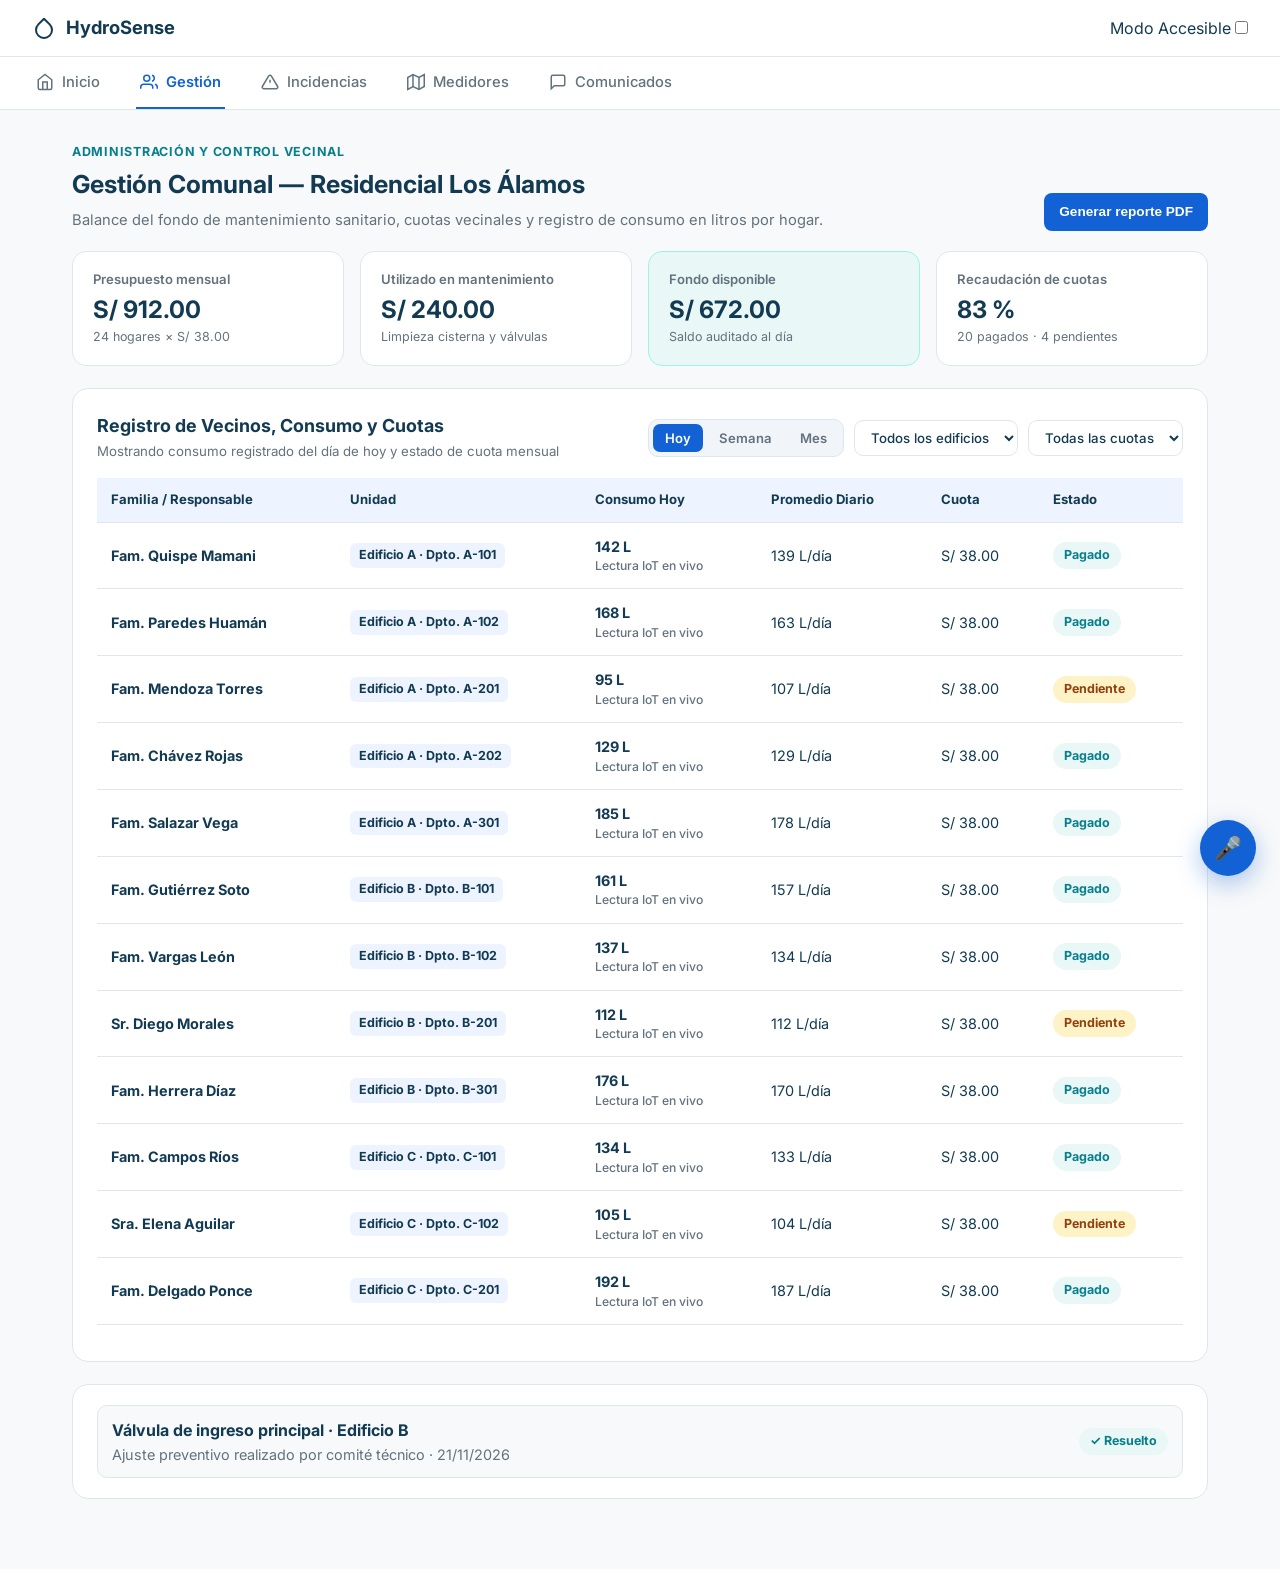
==== commit ef44275e: "feat: actualizar proyecto completo con todas las vistas internas de HydroSense" ====
--- a/pages/monitoreo.html
+++ b/pages/monitoreo.html
@@ -3,265 +3,417 @@
 <head>
   <meta charset="UTF-8" />
   <meta name="viewport" content="width=device-width, initial-scale=1.0" />
-  <meta name="description" content="Panel de Monitoreo Hídrico en Tiempo Real — HydroSense" />
-  <title>Monitoreo Hídrico en Tiempo Real — HydroSense</title>
+  <meta name="description" content="Gestión Comunal y Registro Vecinal — HydroSense" />
+  <title>Gestión Comunal — HydroSense</title>
   <link rel="icon" href="../favicon.ico" type="image/x-icon" />
+  <link rel="preconnect" href="https://fonts.googleapis.com" />
+  <link rel="preconnect" href="https://fonts.gstatic.com" crossorigin />
+  <link href="https://fonts.googleapis.com/css2?family=Inter:wght@400;500;600;700&display=swap" rel="stylesheet" />
   <link rel="stylesheet" href="../css/styles.css" />
+  <link rel="stylesheet" href="../css/hydrosense-views.css" />
   <link rel="stylesheet" href="../css/responsive.css" />
+  <style>
+    /* Estilos específicos de Gestión Comunal (pages/monitoreo.html) alineados al resto de pestañas */
+    .hs-ges-header {
+      display: flex;
+      justify-content: space-between;
+      align-items: flex-end;
+      flex-wrap: wrap;
+      gap: 16px;
+      margin-bottom: 20px;
+    }
+
+    .hs-ges-header h1 {
+      margin: 4px 0 6px;
+      font-size: 1.55rem;
+      font-weight: 700;
+      color: var(--color-dark);
+    }
+
+    .hs-ges-header p {
+      margin: 0;
+      font-size: 0.92rem;
+      color: var(--color-text-muted);
+    }
+
+    .hs-ges-header-actions {
+      display: flex;
+      flex-wrap: wrap;
+      align-items: center;
+      gap: 10px;
+    }
+
+    /* Tarjetas superiores de presupuesto y consumo */
+    .hs-ges-kpis {
+      display: grid;
+      grid-template-columns: repeat(4, minmax(0, 1fr));
+      gap: 16px;
+      margin-bottom: 22px;
+    }
+
+    .hs-ges-kpi-card {
+      background: var(--color-bg-card);
+      border: 1px solid var(--color-border);
+      border-radius: 14px;
+      padding: 18px 20px;
+    }
+
+    .hs-ges-kpi-card.is-highlight {
+      background: var(--color-bg-soft-teal);
+      border-color: #99F6E4;
+    }
+
+    .hs-ges-kpi-label {
+      display: block;
+      font-size: 0.82rem;
+      font-weight: 600;
+      color: var(--color-text-muted);
+      margin-bottom: 6px;
+    }
+
+    .hs-ges-kpi-value {
+      font-size: 1.5rem;
+      font-weight: 700;
+      color: var(--color-dark);
+      line-height: 1.2;
+    }
+
+    .hs-ges-kpi-sub {
+      display: block;
+      margin-top: 4px;
+      font-size: 0.78rem;
+      color: var(--color-text-muted);
+    }
+
+    /* Contenedor principal de tabla de vecinos */
+    .hs-ges-panel {
+      background: var(--color-bg-card);
+      border: 1px solid var(--color-border);
+      border-radius: 16px;
+      padding: 24px;
+      margin-bottom: 22px;
+    }
+
+    .hs-ges-toolbar {
+      display: flex;
+      justify-content: space-between;
+      align-items: center;
+      flex-wrap: wrap;
+      gap: 12px;
+      margin-bottom: 16px;
+    }
+
+    .hs-ges-toolbar-left {
+      display: flex;
+      flex-direction: column;
+      gap: 2px;
+    }
+
+    .hs-ges-toolbar-left h2 {
+      margin: 0;
+      font-size: 1.12rem;
+      font-weight: 700;
+      color: var(--color-dark);
+    }
+
+    .hs-ges-toolbar-left span {
+      font-size: 0.83rem;
+      color: var(--color-text-muted);
+    }
+
+    .hs-ges-controls {
+      display: flex;
+      flex-wrap: wrap;
+      align-items: center;
+      gap: 10px;
+    }
+
+    .hs-period-pills {
+      display: inline-flex;
+      background: #F1F5F9;
+      padding: 4px;
+      border-radius: 10px;
+      border: 1px solid var(--color-border);
+      gap: 4px;
+    }
+
+    .hs-period-pill {
+      padding: 6px 12px;
+      border: none;
+      border-radius: 7px;
+      background: transparent;
+      color: var(--color-text-muted);
+      font-family: inherit;
+      font-size: 0.82rem;
+      font-weight: 600;
+      cursor: pointer;
+    }
+
+    .hs-period-pill.active {
+      background: var(--color-primary);
+      color: #FFFFFF;
+    }
+
+    .hs-ges-select {
+      min-height: 36px;
+      padding: 5px 12px;
+      border-radius: 9px;
+      border: 1px solid var(--color-border);
+      background: #FFFFFF;
+      color: var(--color-dark);
+      font-family: inherit;
+      font-size: 0.83rem;
+      font-weight: 500;
+    }
+
+    /* Tabla ampliada */
+    .hs-ges-table {
+      width: 100%;
+      border-collapse: collapse;
+      text-align: left;
+      font-size: 0.9rem;
+    }
+
+    .hs-ges-table th {
+      padding: 12px 14px;
+      background: var(--color-bg-soft-blue);
+      color: var(--color-dark);
+      font-weight: 700;
+      font-size: 0.82rem;
+      border-bottom: 1.5px solid var(--color-border);
+      white-space: nowrap;
+    }
+
+    .hs-ges-table td {
+      padding: 13px 14px;
+      border-bottom: 1px solid var(--color-border);
+      color: var(--color-dark);
+      vertical-align: middle;
+    }
+
+    .hs-ges-table tbody tr:hover {
+      background: #F8FAFC;
+    }
+
+    .hs-unit-badge {
+      display: inline-block;
+      padding: 3px 9px;
+      border-radius: 6px;
+      background: #EDF4FF;
+      color: #123A52;
+      font-size: 0.78rem;
+      font-weight: 700;
+    }
+
+    .hs-liters-cell {
+      font-weight: 700;
+      color: var(--color-primary);
+    }
+
+    .hs-liters-sub {
+      display: block;
+      font-size: 0.76rem;
+      font-weight: 500;
+      color: var(--color-text-muted);
+    }
+
+    .hs-pay-badge {
+      display: inline-flex;
+      align-items: center;
+      gap: 5px;
+      padding: 4px 11px;
+      border-radius: 999px;
+      font-size: 0.78rem;
+      font-weight: 700;
+    }
+
+    .hs-pay-badge.is-paid {
+      background: #E9F7F6;
+      color: #087F8C;
+    }
+
+    .hs-pay-badge.is-pending {
+      background: #FEF3C7;
+      color: #92400E;
+    }
+
+    /* Bitácora resumida inferior */
+    .hs-ges-log-item {
+      display: flex;
+      justify-content: space-between;
+      align-items: center;
+      flex-wrap: wrap;
+      gap: 10px;
+      padding: 12px 14px;
+      border-radius: 10px;
+      background: #F8F9FA;
+      border: 1px solid var(--color-border);
+    }
+
+    @media (max-width: 900px) {
+      .hs-ges-kpis {
+        grid-template-columns: repeat(2, minmax(0, 1fr));
+      }
+    }
+
+    @media (max-width: 560px) {
+      .hs-ges-kpis {
+        grid-template-columns: 1fr;
+      }
+    }
+
+    body.is-accessible .hs-ges-kpi-card,
+    body.is-accessible .hs-ges-panel {
+      border: 2px solid #000000 !important;
+      background: #FFFFFF !important;
+    }
+  </style>
 </head>
 <body>
   <a class="skip-link" href="#contenido-principal">Saltar al contenido principal</a>
 
-  <!-- Encabezado idéntico al de index.html -->
-  <header class="site-header">
-    <div class="container header-inner">
-      <a href="../index.html#inicio" class="brand" aria-label="HydroSense Inicio">
-        <span class="brand-icon" aria-hidden="true">
-          <svg width="24" height="24" viewBox="0 0 24 24" fill="none" stroke="currentColor" stroke-width="2" stroke-linecap="round" stroke-linejoin="round">
-            <path d="M12 2.69l5.66 5.66a8 8 0 1 1-11.31 0z" />
-          </svg>
-        </span>
-        <span class="brand-name">HydroSense</span>
-      </a>
-
-      <button class="menu-toggle" type="button" aria-label="Abrir menú de navegación" aria-expanded="false" aria-controls="nav-principal">
-        <span aria-hidden="true">☰</span>
-      </button>
-
-      <nav id="nav-principal" class="main-nav" aria-label="Navegación principal">
-        <ul class="nav-list">
-          <li><a href="../index.html#inicio">Inicio</a></li>
-          <li><a href="../index.html#como-funciona">¿Cómo funciona?</a></li>
-          <li><a href="../index.html#perfiles">Soluciones</a></li>
-          <li><a href="../index.html#simulador">Simulador</a></li>
-          <li><a href="monitoreo.html" class="active" aria-current="page">Monitoreo</a></li>
-          <li><a href="../index.html#contacto">Contacto</a></li>
-        </ul>
-      </nav>
-
-      <div class="header-actions">
-        <label class="accessible-toggle" for="toggle-modo-accesible">
-          <span>Modo Accesible</span>
-          <input type="checkbox" id="toggle-modo-accesible" role="switch" aria-label="Activar modo accesible con texto ampliado y alto contraste" />
-        </label>
-        <a href="../index.html#acceso" class="btn btn-outline">Iniciar sesión</a>
-        <a href="../index.html#perfiles" class="btn btn-primary">Registrarse</a>
+  <!-- Topbar consistente con todas las pantallas (logo a la izquierda, Modo Accesible a la derecha) -->
+  <header class="hs-topbar">
+    <a href="../index.html#panel-lider" class="hs-brand" aria-label="HydroSense Inicio">
+      <svg width="24" height="24" viewBox="0 0 24 24" fill="none" stroke="currentColor" stroke-width="2" stroke-linecap="round" stroke-linejoin="round" aria-hidden="true">
+        <path d="M12 2.69l5.66 5.66a8 8 0 1 1-11.31 0z" />
+      </svg>
+      <span>HydroSense</span>
+    </a>
+
+    <label class="hs-access-toggle" for="toggle-modo-accesible">
+      <span>Modo Accesible</span>
+      <input type="checkbox" id="toggle-modo-accesible" role="switch" aria-label="Activar modo accesible con texto ampliado y alto contraste" />
+    </label>
+  </header>
+
+  <!-- Subnav del Líder Comunitario -->
+  <nav class="hs-subnav" aria-label="Navegación del panel comunitario">
+    <a href="../index.html#panel-lider" class="hs-nav-item">
+      <svg viewBox="0 0 24 24" width="18" height="18" fill="none" stroke="currentColor" stroke-width="2" aria-hidden="true">
+        <path d="M3 9l9-7 9 7v11a2 2 0 0 1-2 2H5a2 2 0 0 1-2-2z"/><polyline points="9 22 9 12 15 12 15 22"/>
+      </svg>
+      <span>Inicio</span>
+    </a>
+    <a href="monitoreo.html" class="hs-nav-item active" aria-current="page">
+      <svg viewBox="0 0 24 24" width="18" height="18" fill="none" stroke="currentColor" stroke-width="2" aria-hidden="true">
+        <path d="M17 21v-2a4 4 0 0 0-4-4H5a4 4 0 0 0-4 4v2"/><circle cx="9" cy="7" r="4"/><path d="M23 21v-2a4 4 0 0 0-3-3.87"/><path d="M16 3.13a4 4 0 0 1 0 7.75"/>
+      </svg>
+      <span>Gestión</span>
+    </a>
+    <a href="incidencias.html" class="hs-nav-item">
+      <svg viewBox="0 0 24 24" width="18" height="18" fill="none" stroke="currentColor" stroke-width="2" aria-hidden="true">
+        <path d="M10.29 3.86L1.82 18a2 2 0 0 0 1.71 3h16.94a2 2 0 0 0 1.71-3L13.71 3.86a2 2 0 0 0-3.42 0z"/><line x1="12" y1="9" x2="12" y2="13"/><line x1="12" y1="17" x2="12.01" y2="17"/>
+      </svg>
+      <span>Incidencias</span>
+    </a>
+    <a href="medidores.html" class="hs-nav-item">
+      <svg viewBox="0 0 24 24" width="18" height="18" fill="none" stroke="currentColor" stroke-width="2" aria-hidden="true">
+        <polygon points="1 6 1 22 8 18 16 22 23 18 23 2 16 6 8 2 1 6"/><line x1="8" y1="2" x2="8" y2="18"/><line x1="16" y1="6" x2="16" y2="22"/>
+      </svg>
+      <span>Medidores</span>
+    </a>
+    <a href="comunicados.html" class="hs-nav-item">
+      <svg viewBox="0 0 24 24" width="18" height="18" fill="none" stroke="currentColor" stroke-width="2" aria-hidden="true">
+        <path d="M21 15a2 2 0 0 1-2 2H7l-4 4V5a2 2 0 0 1 2-2h14a2 2 0 0 1 2 2z"/>
+      </svg>
+      <span>Comunicados</span>
+    </a>
+  </nav>
+
+  <main id="contenido-principal" class="hs-container">
+    <div class="hs-ges-header">
+      <div>
+        <span class="eyebrow">ADMINISTRACIÓN Y CONTROL VECINAL</span>
+        <h1>Gestión Comunal — Residencial Los Álamos</h1>
+        <p>Balance del fondo de mantenimiento sanitario, cuotas vecinales y registro de consumo en litros por hogar.</p>
+      </div>
+
+      <div class="hs-ges-header-actions">
+        <button type="button" class="btn btn-primary btn-sm" id="btn-reporte-pdf">Generar reporte PDF</button>
       </div>
     </div>
-  </header>
-
-  <main id="contenido-principal">
-    <!-- Cabecera del Panel de Monitoreo -->
-    <section class="monitoreo-hero">
-      <div class="container monitoreo-top-row">
+
+    <!-- KPIs de Presupuesto y Consumo -->
+    <section class="hs-ges-kpis" aria-label="Resumen financiero y de consumo del condominio">
+      <div class="hs-ges-kpi-card">
+        <span class="hs-ges-kpi-label">Presupuesto mensual</span>
+        <strong class="hs-ges-kpi-value">S/ 912.00</strong>
+        <span class="hs-ges-kpi-sub">24 hogares × S/ 38.00</span>
+      </div>
+      <div class="hs-ges-kpi-card">
+        <span class="hs-ges-kpi-label">Utilizado en mantenimiento</span>
+        <strong class="hs-ges-kpi-value">S/ 240.00</strong>
+        <span class="hs-ges-kpi-sub">Limpieza cisterna y válvulas</span>
+      </div>
+      <div class="hs-ges-kpi-card is-highlight">
+        <span class="hs-ges-kpi-label">Fondo disponible</span>
+        <strong class="hs-ges-kpi-value text-teal">S/ 672.00</strong>
+        <span class="hs-ges-kpi-sub">Saldo auditado al día</span>
+      </div>
+      <div class="hs-ges-kpi-card">
+        <span class="hs-ges-kpi-label">Recaudación de cuotas</span>
+        <strong class="hs-ges-kpi-value">83 %</strong>
+        <span class="hs-ges-kpi-sub">20 pagados · 4 pendientes</span>
+      </div>
+    </section>
+
+    <!-- Tabla ampliada: Estado de Cuotas Vecinales + Registro de Litros (Día / Semana / Mes) -->
+    <section class="hs-ges-panel" aria-label="Registro de vecinos, consumo de agua y cuotas">
+      <div class="hs-ges-toolbar">
+        <div class="hs-ges-toolbar-left">
+          <h2>Registro de Vecinos, Consumo y Cuotas</h2>
+          <span id="gesSubtitlePeriod">Mostrando consumo registrado del día de hoy y estado de cuota mensual</span>
+        </div>
+
+        <div class="hs-ges-controls">
+          <div class="hs-period-pills" role="group" aria-label="Periodo de consumo en litros">
+            <button type="button" class="hs-period-pill active" data-liters-period="dia">Hoy</button>
+            <button type="button" class="hs-period-pill" data-liters-period="semana">Semana</button>
+            <button type="button" class="hs-period-pill" data-liters-period="mes">Mes</button>
+          </div>
+
+          <select id="filterEdificioSelect" class="hs-ges-select" aria-label="Filtrar por edificio">
+            <option value="all">Todos los edificios</option>
+            <option value="Edificio A">Edificio A</option>
+            <option value="Edificio B">Edificio B</option>
+            <option value="Edificio C">Edificio C</option>
+          </select>
+
+          <select id="filterPagoSelect" class="hs-ges-select" aria-label="Filtrar por estado de cuota">
+            <option value="all">Todas las cuotas</option>
+            <option value="Pagado">Pagado</option>
+            <option value="Pendiente">Pendiente</option>
+          </select>
+        </div>
+      </div>
+
+      <div class="table-responsive">
+        <table class="hs-ges-table" aria-label="Listado de vecinos con consumo de agua y cuota">
+          <thead>
+            <tr>
+              <th>Familia / Responsable</th>
+              <th>Unidad</th>
+              <th id="thLitrosCol">Consumo Hoy</th>
+              <th>Promedio Diario</th>
+              <th>Cuota</th>
+              <th>Estado</th>
+            </tr>
+          </thead>
+          <tbody id="vecinosGestionBody"></tbody>
+        </table>
+      </div>
+      <p id="estado-comunal-monitoreo" class="helper-text" style="margin-top:12px;" aria-live="polite"></p>
+    </section>
+
+    <!-- Mantenimiento reciente -->
+    <section class="hs-ges-panel" style="padding:20px 24px;" aria-label="Última intervención técnica">
+      <div class="hs-ges-log-item">
         <div>
-          <span class="eyebrow">TELEMETRÍA IOT EN VIVO</span>
-          <h1 style="margin: 6px 0 8px; font-size: 2rem;">Panel de Monitoreo Hídrico en Tiempo Real</h1>
-          <div class="sensor-status-pill">
-            <span class="status-dot-live" aria-hidden="true"></span>
-            <span>Medidor IoT vinculado: <strong id="sensor-id-activo">HS-BA-2409-0186</strong> · Estado: <strong>En línea</strong></span>
-          </div>
+          <strong>Válvula de ingreso principal · Edificio B</strong>
+          <span class="helper-text" style="display:block; margin:2px 0 0;">Ajuste preventivo realizado por comité técnico · 21/11/2026</span>
         </div>
-
-        <div class="period-tabs" role="tablist" aria-label="Filtro de periodo de consumo">
-          <button type="button" class="period-tab" role="tab" aria-selected="true" data-period="dia">Día</button>
-          <button type="button" class="period-tab" role="tab" aria-selected="false" data-period="semana">Semana</button>
-          <button type="button" class="period-tab" role="tab" aria-selected="false" data-period="mes">Mes</button>
-        </div>
-      </div>
-    </section>
-
-    <!-- 1. Consumo en Tiempo Real + Desglose por Ambientes (HU-007, HU-008, HU-009) -->
-    <section class="monitoreo-section">
-      <div class="container monitoreo-grid-2">
-        <article class="card">
-          <div class="card-top">
-            <h2 id="titulo-periodo" style="margin:0; font-size:1.25rem;">Consumo Actual (Hoy)</h2>
-            <span class="badge badge-teal">Dentro del límite OMS</span>
-          </div>
-
-          <div class="kpi-display">
-            <strong id="mon-litros">145 L</strong>
-            <span id="mon-soles">S/ 4.20</span>
-          </div>
-
-          <div class="progress-meta">
-            <span id="mon-meta-texto">Meta diaria: 200 L</span>
-            <strong id="mon-meta-pct">75 % utilizado</strong>
-          </div>
-          <div class="progress-track" role="progressbar" aria-valuenow="75" aria-valuemin="0" aria-valuemax="100" id="mon-barra-wrap">
-            <div class="progress-fill" id="mon-barra" style="width: 75%;"></div>
-          </div>
-          <p class="helper-text">Por debajo del umbral recomendado por la OMS (100 L/persona/día).</p>
-
-          <div class="chart-container">
-            <div class="progress-meta">
-              <span id="mon-subtitulo-grafico">Distribución horaria del consumo</span>
-              <strong id="mon-pico-grafico">Pico: 08:00 h (42 L)</strong>
-            </div>
-            <div class="chart-bars" id="mon-chart-bars" aria-label="Gráfico comparativo de consumo por periodo"></div>
-          </div>
-        </article>
-
-        <article class="card">
-          <div class="card-top">
-            <h2 style="margin:0; font-size:1.25rem;">Desglose por Puntos de Uso</h2>
-            <span class="badge badge-blue">4 ambientes</span>
-          </div>
-          <p class="helper-text">Distribución porcentual del volumen consumido en el periodo seleccionado:</p>
-
-          <div class="breakdown-list">
-            <div>
-              <div class="breakdown-row-top">
-                <span><strong>Ducha</strong></span>
-                <span id="desglose-ducha">40 % (58.0 L)</span>
-              </div>
-              <div class="progress-track"><div class="progress-fill" style="width: 40%;"></div></div>
-            </div>
-
-            <div>
-              <div class="breakdown-row-top">
-                <span><strong>Lavadero</strong></span>
-                <span id="desglose-lavadero">25 % (36.25 L)</span>
-              </div>
-              <div class="progress-track"><div class="progress-fill" style="width: 25%; background-color: var(--color-teal);"></div></div>
-            </div>
-
-            <div>
-              <div class="breakdown-row-top">
-                <span><strong>Cocina</strong></span>
-                <span id="desglose-cocina">20 % (29.0 L)</span>
-              </div>
-              <div class="progress-track"><div class="progress-fill" style="width: 20%; background-color: #3B82F6;"></div></div>
-            </div>
-
-            <div>
-              <div class="breakdown-row-top">
-                <span><strong>Otros (inodoro / limpieza)</strong></span>
-                <span id="desglose-otros">15 % (21.75 L)</span>
-              </div>
-              <div class="progress-track"><div class="progress-fill" style="width: 15%; background-color: #62727E;"></div></div>
-            </div>
-          </div>
-        </article>
-      </div>
-    </section>
-
-    <!-- 2. Proyección Tarifaria SEDAPAL (HU-010, HU-031, HU-045) -->
-    <section class="monitoreo-section section-alt">
-      <div class="container">
-        <article class="card">
-          <div class="card-top">
-            <h2 style="margin:0; font-size:1.25rem;">Proyección de Facturación a Fin de Mes — Estimación Tarifaria SEDAPAL</h2>
-            <a href="../index.html#simulador" class="btn btn-outline">Ajustar en simulador</a>
-          </div>
-          <p class="helper-text" id="mon-proyeccion-desc">Consumo proyectado: <strong>19 m³</strong> (4 integrantes)</p>
-
-          <div class="metrics-3-grid">
-            <div class="metric-box">
-              <span>Factura estimada sin meta</span>
-              <strong id="mon-fact-actual">S/ 58.48</strong>
-            </div>
-            <div class="metric-box">
-              <span>Factura con meta de ahorro (15 %)</span>
-              <strong id="mon-fact-meta" style="color: var(--color-primary);">S/ 50.54</strong>
-            </div>
-            <div class="metric-box" style="background-color: var(--color-bg-soft-teal);">
-              <span>Ahorro mensual proyectado</span>
-              <strong id="mon-fact-ahorro" class="text-teal">S/ 7.94</strong>
-            </div>
-          </div>
-
-          <div class="alert-box is-warn" role="status" id="mon-aviso-tramo">
-            <span><strong>Aviso preventivo:</strong> Te encuentras a <strong>1 m³</strong> del siguiente tramo tarifario (&gt; 20 m³, donde la tarifa sube de S/ 2.36 a S/ 3.22 por m³).</span>
-          </div>
-        </article>
-      </div>
-    </section>
-
-    <!-- 3. Centro de Alertas y Bitácora (HU-011, HU-012, HU-013, HU-014) -->
-    <section class="monitoreo-section">
-      <div class="container">
-        <article class="card">
-          <div class="card-top">
-            <h2 style="margin:0; font-size:1.25rem;">Centro de Alertas y Eventos IoT</h2>
-            <span class="badge badge-blue" id="badge-alertas-activas">1 alerta activa</span>
-          </div>
-
-          <div class="alert-box is-danger" role="alert" id="alerta-critica-monitoreo">
-            <div>
-              <strong>Alerta crítica de fuga continua:</strong> Flujo constante detectado durante 3 horas en línea principal (0.4 L/min). Revisa llaves y sanitarios.
-            </div>
-            <button type="button" class="btn-close-alert" id="btn-cerrar-alerta-monitoreo">Marcar como revisada</button>
-          </div>
-
-          <h3 style="margin: 22px 0 8px; font-size: 1.05rem;">Historial Reciente de Alertas</h3>
-          <div class="table-responsive">
-            <table class="data-table">
-              <thead>
-                <tr>
-                  <th>Fecha y Hora</th>
-                  <th>Tipo de Evento</th>
-                  <th>Detalle</th>
-                  <th>Estado</th>
-                </tr>
-              </thead>
-              <tbody>
-                <tr>
-                  <td>22/11/2026 18:30</td>
-                  <td><strong>Fuga continua</strong></td>
-                  <td>Flujo ininterrumpido &gt; 3 h en línea principal (0.4 L/min)</td>
-                  <td><span class="badge badge-blue" id="estado-fila-fuga">Pendiente</span></td>
-                </tr>
-                <tr>
-                  <td>20/11/2026 07:15</td>
-                  <td><strong>Corte programado</strong></td>
-                  <td>Mantenimiento preventivo SEDAPAL sector residencial</td>
-                  <td><span class="badge badge-teal">Atendido</span></td>
-                </tr>
-                <tr>
-                  <td>18/11/2026 21:40</td>
-                  <td><strong>Umbral diario (80 %)</strong></td>
-                  <td>Consumo alcanzó 160 L de la meta diaria configurada</td>
-                  <td><span class="badge badge-teal">Atendido</span></td>
-                </tr>
-              </tbody>
-            </table>
-          </div>
-        </article>
-      </div>
-    </section>
-
-    <!-- 4. Retos, Ranking y Gestión Comunal (HU-015, HU-016, HU-018, HU-023, HU-024, HU-026) -->
-    <section class="monitoreo-section section-alt">
-      <div class="container monitoreo-grid-2">
-        <article class="card">
-          <div class="card-top">
-            <h2 style="margin:0; font-size:1.25rem;">Retos y Comparativa Anónima</h2>
-            <span class="badge badge-teal">Top 15 % del sector</span>
-          </div>
-          <p class="helper-text">Tu hogar consume <strong>18 % menos</strong> que el promedio anónimo de viviendas similares (4 integrantes).</p>
-          <div class="alert-box is-success" style="margin-top: 14px;">
-            <div>
-              <strong>Reto activo: “Ducha de 5 minutos”</strong><br />
-              <span>Meta: reducir 35 L/día · Avance: 5 de 7 días completados.</span>
-            </div>
-            <button type="button" class="btn btn-primary" id="btn-unirse-reto">Registrado</button>
-          </div>
-        </article>
-
-        <article class="card">
-          <div class="card-top">
-            <h2 style="margin:0; font-size:1.25rem;">Gestión Comunal y Cuotas</h2>
-            <span class="badge badge-blue">Presupuesto: S/ 760.00</span>
-          </div>
-          <p class="helper-text">Saldo disponible: <strong>S/ 245.00</strong> · Cuota equitativa por familia/área: <strong>S/ 38.00</strong>.</p>
-          <div class="btn-group-wrap">
-            <button type="button" class="btn btn-primary" id="btn-reporte-pdf">Generar reporte PDF</button>
-            <button type="button" class="btn btn-outline" id="btn-whatsapp-comunal">Difundir por WhatsApp</button>
-          </div>
-          <p id="estado-comunal-monitoreo" class="helper-text" aria-live="polite"></p>
-        </article>
+        <span class="hs-pay-badge is-paid">✓ Resuelto</span>
       </div>
     </section>
   </main>
@@ -272,24 +424,100 @@
     <span aria-hidden="true">🎤</span>
   </button>
 
-  <footer class="site-footer">
-    <div class="container footer-inner">
-      <div>
-        <strong>HydroSense</strong>
-        <p>Solución cleantech centrada en el usuario para el monitoreo y ahorro hídrico urbano.</p>
-      </div>
-      <nav aria-label="Enlaces del pie de página">
-        <ul class="footer-links">
-          <li><a href="../index.html#inicio">Inicio</a></li>
-          <li><a href="../index.html#perfiles">Perfiles</a></li>
-          <li><a href="monitoreo.html">Monitoreo</a></li>
-          <li><a href="../index.html#contacto">Soporte</a></li>
-        </ul>
-      </nav>
-      <p class="footer-copy">© 2026 HydroSense — UPC 1ASI0784 (NRC 15276)</p>
-    </div>
-  </footer>
-
-  <script src="../js/main.js"></script>
+  <script src="../js/hydrosense-views.js"></script>
+  <script>
+    document.addEventListener('DOMContentLoaded', () => {
+      const NEIGHBORS_DATA = [
+        { family: 'Fam. Quispe Mamani', building: 'Edificio A', unit: 'Dpto. A-101', litersDay: 142, litersWeek: 985, litersMonth: 4180, quota: 'S/ 38.00', status: 'Pagado' },
+        { family: 'Fam. Paredes Huamán', building: 'Edificio A', unit: 'Dpto. A-102', litersDay: 168, litersWeek: 1140, litersMonth: 4890, quota: 'S/ 38.00', status: 'Pagado' },
+        { family: 'Fam. Mendoza Torres', building: 'Edificio A', unit: 'Dpto. A-201', litersDay: 95, litersWeek: 740, litersMonth: 3210, quota: 'S/ 38.00', status: 'Pendiente' },
+        { family: 'Fam. Chávez Rojas', building: 'Edificio A', unit: 'Dpto. A-202', litersDay: 129, litersWeek: 910, litersMonth: 3870, quota: 'S/ 38.00', status: 'Pagado' },
+        { family: 'Fam. Salazar Vega', building: 'Edificio A', unit: 'Dpto. A-301', litersDay: 185, litersWeek: 1260, litersMonth: 5340, quota: 'S/ 38.00', status: 'Pagado' },
+        { family: 'Fam. Gutiérrez Soto', building: 'Edificio B', unit: 'Dpto. B-101', litersDay: 161, litersWeek: 1105, litersMonth: 4720, quota: 'S/ 38.00', status: 'Pagado' },
+        { family: 'Fam. Vargas León', building: 'Edificio B', unit: 'Dpto. B-102', litersDay: 137, litersWeek: 945, litersMonth: 4020, quota: 'S/ 38.00', status: 'Pagado' },
+        { family: 'Sr. Diego Morales', building: 'Edificio B', unit: 'Dpto. B-201', litersDay: 112, litersWeek: 790, litersMonth: 3360, quota: 'S/ 38.00', status: 'Pendiente' },
+        { family: 'Fam. Herrera Díaz', building: 'Edificio B', unit: 'Dpto. B-301', litersDay: 176, litersWeek: 1190, litersMonth: 5110, quota: 'S/ 38.00', status: 'Pagado' },
+        { family: 'Fam. Campos Ríos', building: 'Edificio C', unit: 'Dpto. C-101', litersDay: 134, litersWeek: 930, litersMonth: 3980, quota: 'S/ 38.00', status: 'Pagado' },
+        { family: 'Sra. Elena Aguilar', building: 'Edificio C', unit: 'Dpto. C-102', litersDay: 105, litersWeek: 735, litersMonth: 3120, quota: 'S/ 38.00', status: 'Pendiente' },
+        { family: 'Fam. Delgado Ponce', building: 'Edificio C', unit: 'Dpto. C-201', litersDay: 192, litersWeek: 1315, litersMonth: 5620, quota: 'S/ 38.00', status: 'Pagado' }
+      ];
+
+      let period = 'dia';
+      let filterBuilding = 'all';
+      let filterPay = 'all';
+
+      const tbody = document.getElementById('vecinosGestionBody');
+      const thLitros = document.getElementById('thLitrosCol');
+      const subtitleEl = document.getElementById('gesSubtitlePeriod');
+
+      function renderTable() {
+        if (period === 'dia') {
+          thLitros.textContent = 'Consumo Hoy';
+          subtitleEl.textContent = 'Mostrando consumo registrado del día de hoy y estado de cuota mensual';
+        } else if (period === 'semana') {
+          thLitros.textContent = 'Consumo Semana';
+          subtitleEl.textContent = 'Mostrando acumulado de los últimos 7 días y estado de cuota mensual';
+        } else {
+          thLitros.textContent = 'Consumo Mes';
+          subtitleEl.textContent = 'Mostrando acumulado mensual (Noviembre 2026) y estado de cuota';
+        }
+
+        const rows = NEIGHBORS_DATA.filter(n => {
+          const okB = filterBuilding === 'all' || n.building === filterBuilding;
+          const okP = filterPay === 'all' || n.status === filterPay;
+          return okB && okP;
+        });
+
+        tbody.innerHTML = rows.map(n => {
+          const val = period === 'dia' ? n.litersDay : period === 'semana' ? n.litersWeek : n.litersMonth;
+          const avgDay = Math.round(n.litersMonth / 30);
+          const isPaid = n.status === 'Pagado';
+
+          return `
+            <tr>
+              <td><strong>${n.family}</strong></td>
+              <td><span class="hs-unit-badge">${n.building} · ${n.unit}</span></td>
+              <td class="hs-liters-cell">
+                ${val.toLocaleString('es-PE')} L
+                <span class="hs-liters-sub">${period === 'dia' ? 'Lectura IoT en vivo' : period === 'semana' ? 'Últimos 7 días' : 'Acumulado mes'}</span>
+              </td>
+              <td>${avgDay} L/día</td>
+              <td>${n.quota}</td>
+              <td>
+                <span class="hs-pay-badge ${isPaid ? 'is-paid' : 'is-pending'}">${n.status}</span>
+              </td>
+            </tr>
+          `;
+        }).join('');
+      }
+
+      document.querySelectorAll('.hs-period-pill').forEach(btn => {
+        btn.addEventListener('click', () => {
+          document.querySelectorAll('.hs-period-pill').forEach(b => b.classList.remove('active'));
+          btn.classList.add('active');
+          period = btn.dataset.litersPeriod;
+          renderTable();
+        });
+      });
+
+      document.getElementById('filterEdificioSelect').addEventListener('change', e => {
+        filterBuilding = e.target.value;
+        renderTable();
+      });
+
+      document.getElementById('filterPagoSelect').addEventListener('change', e => {
+        filterPay = e.target.value;
+        renderTable();
+      });
+
+      document.getElementById('btn-reporte-pdf').addEventListener('click', () => {
+        const statusEl = document.getElementById('estado-comunal-monitoreo');
+        statusEl.textContent = 'Generando reporte PDF consolidado de cuotas y consumo vecinal...';
+        window.print();
+      });
+
+      renderTable();
+    });
+  </script>
 </body>
 </html>
--- a/css/styles.css
+++ b/css/styles.css
@@ -243,24 +243,6 @@
   color: var(--color-primary);
 }
 
-.nav-list {
-  display: flex;
-  list-style: none;
-  gap: 20px;
-  margin: 0;
-  padding: 0;
-}
-
-.nav-list a {
-  color: var(--color-text-muted);
-  font-weight: 500;
-  padding: 8px 4px;
-}
-
-.nav-list a:hover {
-  color: var(--color-primary);
-}
-
 .header-actions {
   display: flex;
   align-items: center;
@@ -276,18 +258,6 @@
   color: var(--color-text-muted);
   cursor: pointer;
   min-height: 48px;
-}
-
-.menu-toggle {
-  display: none;
-  min-width: 48px;
-  min-height: 48px;
-  border: 1px solid var(--color-border);
-  border-radius: var(--radius-sm);
-  background: var(--color-bg-card);
-  color: var(--color-dark);
-  font-size: 1.25rem;
-  cursor: pointer;
 }
 
 /* Hero */
@@ -382,46 +352,6 @@
 .orbit-top-right { top: 18px; right: 10px; }
 .orbit-bottom-right { bottom: 18px; right: 16px; }
 
-/* Grillas de tarjetas */
-.profile-grid,
-.steps-grid {
-  display: grid;
-  grid-template-columns: repeat(3, 1fr);
-  gap: 20px;
-}
-
-.profile-card {
-  cursor: pointer;
-  transition: border-color 0.2s ease, background-color 0.2s ease;
-}
-
-.profile-card:hover,
-.profile-card[aria-checked="true"] {
-  border-color: var(--color-primary);
-  background-color: var(--color-bg-badge-blue);
-}
-
-.card-number {
-  font-size: 0.85rem;
-  font-weight: 700;
-  color: var(--color-primary);
-}
-
-.card-link {
-  display: inline-block;
-  margin-top: 10px;
-  font-size: 0.9rem;
-  font-weight: 600;
-  color: var(--color-teal);
-}
-
-.profile-actions {
-  margin-top: 24px;
-  display: flex;
-  align-items: center;
-  gap: 16px;
-}
-
 .helper-text {
   margin: 8px 0 0;
   font-size: 0.9rem;
@@ -444,11 +374,26 @@
 }
 
 .ring-metric {
+  --ring-pct: 75%;
   width: 170px;
   height: 170px;
   margin: 20px auto;
   border-radius: 50%;
-  border: 12px solid var(--color-primary);
+  background: conic-gradient(
+    var(--color-primary) 0% calc(var(--ring-pct) * 1%),
+    var(--color-bg-badge-blue) calc(var(--ring-pct) * 1%) 100%
+  );
+  padding: 12px;
+  display: flex;
+  align-items: center;
+  justify-content: center;
+  transition: background 0.3s ease;
+}
+
+.ring-metric-inner {
+  width: 100%;
+  height: 100%;
+  border-radius: 50%;
   background-color: var(--color-bg-soft-blue);
   display: flex;
   flex-direction: column;
@@ -456,12 +401,12 @@
   justify-content: center;
 }
 
-.ring-metric strong {
+.ring-metric-inner strong {
   font-size: 1.8rem;
   color: var(--color-dark);
 }
 
-.ring-metric span {
+.ring-metric-inner span {
   color: var(--color-teal);
   font-weight: 700;
 }
@@ -472,56 +417,23 @@
   gap: 16px;
 }
 
-.shortcut-card h3,
-.step-card h3,
-.profile-card h3 {
+.shortcut-card h3 {
   margin: 10px 0 6px;
   font-size: 1.1rem;
 }
 
-.shortcut-card p,
-.step-card p,
-.profile-card p {
+.shortcut-card p {
   margin: 0;
   color: var(--color-text-muted);
   font-size: 0.95rem;
 }
 
-/* Simulador, Auth y Contacto */
-.simulator-card {
-  display: grid;
-  grid-template-columns: 1.1fr 0.9fr;
-  gap: 28px;
-  align-items: center;
-}
-
-.simulator-result {
-  background-color: var(--color-bg-soft-blue);
-  border-radius: var(--radius-md);
-  padding: 20px;
-  display: grid;
-  gap: 14px;
-}
-
-.result-item {
-  display: flex;
-  justify-content: space-between;
-  align-items: center;
-  border-bottom: 1px solid var(--color-border);
-  padding-bottom: 10px;
-}
-
-.result-item:last-child {
-  border-bottom: none;
-  padding-bottom: 0;
-}
-
+/* Auth y Formularios */
 .text-teal {
   color: var(--color-teal);
 }
 
-.auth-grid,
-.contact-grid {
+.auth-grid {
   display: grid;
   grid-template-columns: 1fr 1fr;
   gap: 28px;
@@ -635,7 +547,6 @@
 }
 
 body.modo-accesible p,
-body.modo-accesible .nav-list a,
 body.modo-accesible .helper-text {
   color: #000000;
 }
@@ -643,12 +554,6 @@
 /* ==========================================================================
    Extensiones para Panel de Monitoreo, Alertas Interactivas y Trazabilidad
    ========================================================================== */
-
-.nav-list a.active {
-  color: var(--color-primary);
-  font-weight: 700;
-  border-bottom: 2px solid var(--color-primary);
-}
 
 .shortcut-card {
   cursor: pointer;
@@ -968,3 +873,491 @@
   color: #000000 !important;
   border: 2px solid #000000 !important;
 }
+
+/* Pestañas de Acceso (Crear cuenta / Iniciar sesión) + Biometría (HU-001) */
+.auth-tabs {
+  display: flex;
+  gap: 8px;
+  padding: 5px;
+  background-color: var(--color-bg-soft-blue);
+  border: 1px solid var(--color-border);
+  border-radius: var(--radius-sm);
+  margin-bottom: 20px;
+}
+
+.auth-tab {
+  flex: 1;
+  min-height: 44px;
+  padding: 10px 14px;
+  border: none;
+  border-radius: 6px;
+  background: transparent;
+  color: var(--color-text-muted);
+  font-family: inherit;
+  font-size: 0.95rem;
+  font-weight: 600;
+  cursor: pointer;
+  transition: background-color 0.2s ease, color 0.2s ease, box-shadow 0.2s ease;
+}
+
+.auth-tab:hover {
+  color: var(--color-dark);
+}
+
+.auth-tab[aria-selected="true"] {
+  background-color: var(--color-bg-card);
+  color: var(--color-primary);
+  box-shadow: 0 2px 6px rgba(18, 58, 82, 0.08);
+}
+
+.biometric-box {
+  margin-top: 18px;
+  padding-top: 16px;
+  border-top: 1px dashed var(--color-border);
+  text-align: center;
+}
+
+body.modo-accesible .auth-tabs {
+  background-color: #FFFFFF !important;
+  border: 2px solid #000000 !important;
+}
+
+body.modo-accesible .auth-tab[aria-selected="true"] {
+  background-color: #000000 !important;
+  color: #FFFFFF !important;
+}
+
+/* Caja de verificación de código por correo (Paso 2 de Crear cuenta) */
+.verify-code-box {
+  margin-top: 8px;
+  padding: 16px;
+  background-color: var(--color-bg-soft-blue);
+  border: 1.5px solid var(--color-primary);
+  border-radius: var(--radius-sm);
+}
+
+.verify-code-box[hidden] {
+  display: none;
+}
+
+.verify-code-box input {
+  letter-spacing: 0.25em;
+  font-weight: 700;
+  text-align: center;
+  font-size: 1.15rem;
+}
+
+body.modo-accesible .verify-code-box {
+  background-color: #FFFFFF !important;
+  border: 2px solid #000000 !important;
+}
+
+/* ==========================================================================
+   Hub Principal del Usuario (Pixel-match con pantallas secundarias)
+   ========================================================================== */
+.user-session-pill {
+  display: inline-flex;
+  align-items: center;
+  gap: 8px;
+  padding: 6px 14px;
+  border-radius: var(--radius-pill);
+  background-color: var(--color-bg-soft-teal);
+  color: var(--color-dark);
+  font-size: 0.86rem;
+  font-weight: 700;
+  border: 1px solid var(--color-teal);
+}
+
+.user-session-pill[hidden],
+.btn[hidden] {
+  display: none !important;
+}
+
+.btn-sm {
+  min-height: 38px;
+  padding: 0 14px;
+  font-size: 0.85rem;
+}
+
+/* Topbar idéntica a .hs-topbar de analisis.html (padding: 14px 32px, sin min-height: 72px) */
+body.is-panel-active .site-header .header-inner {
+  width: 100%;
+  max-width: none;
+  margin: 0;
+  padding: 14px 32px;
+  min-height: 0;
+}
+
+body.is-panel-active .site-header .brand {
+  gap: 10px;
+  font-size: 1.15rem;
+  font-weight: 700;
+  line-height: 1.5;
+}
+
+body.is-panel-active .site-header .brand-icon {
+  width: 24px;
+  height: 24px;
+  border-radius: 0;
+  background-color: transparent;
+}
+
+body.is-panel-active .site-header .accessible-toggle {
+  min-height: 0;
+  font-size: 0.85rem;
+  font-weight: 500;
+  color: var(--color-dark);
+}
+
+/* Subnav horizontal idéntica a .hs-subnav de hydrosense-views.css */
+.hs-subnav {
+  background: var(--color-bg-card);
+  border-bottom: 1px solid var(--color-border);
+  padding: 0 32px;
+  display: flex;
+  gap: 32px;
+  overflow-x: auto;
+  width: 100%;
+  line-height: 1.5;
+}
+
+.hs-nav-item {
+  display: flex;
+  align-items: center;
+  gap: 8px;
+  padding: 14px 4px;
+  text-decoration: none;
+  color: var(--color-text-muted);
+  font-size: 0.92rem;
+  font-weight: 500;
+  border-bottom: 2px solid transparent;
+  white-space: nowrap;
+  transition: color 0.2s, border-color 0.2s;
+}
+
+.hs-nav-item:hover {
+  color: var(--color-primary);
+  text-decoration: none;
+}
+
+.hs-nav-item.active {
+  color: var(--color-primary);
+  font-weight: 600;
+  border-bottom-color: var(--color-primary);
+}
+
+/* Contenedor principal idéntico a .hs-container (max-width: 1200px, padding: 28px 32px 48px) */
+.section-panel-view {
+  background-color: var(--color-bg-page);
+  justify-content: flex-start;
+  padding: 0;
+  line-height: 1.5;
+}
+
+.hs-panel-container {
+  width: 100%;
+  max-width: 1200px;
+  margin: 0 auto;
+  padding: 28px 32px 48px;
+}
+
+.panel-page-header {
+  display: flex;
+  justify-content: space-between;
+  align-items: center;
+  flex-wrap: wrap;
+  gap: 12px;
+  margin-bottom: 20px;
+}
+
+#funcionalidades .panel-page-title {
+  margin: 2px 0 0;
+  font-size: 1.55rem;
+  font-weight: 700;
+  line-height: 1.3;
+  color: var(--color-dark);
+}
+
+.panel-page-actions {
+  display: flex;
+  align-items: center;
+  gap: 10px;
+}
+
+/* Grid de 2 columnas igual a .hs-grid-2 de pantallas secundarias */
+.panel-dashboard-grid {
+  display: grid;
+  grid-template-columns: 0.95fr 1.35fr;
+  gap: 24px;
+  align-items: stretch;
+}
+
+#funcionalidades .panel-card {
+  border-radius: 16px;
+  padding: 24px;
+  box-shadow: 0 2px 10px rgba(18, 58, 82, 0.03);
+  text-decoration: none;
+  color: inherit;
+  display: block;
+}
+
+#funcionalidades .panel-section-label {
+  margin: 0 0 14px;
+  font-size: 1.05rem;
+  font-weight: 700;
+  line-height: 1.4;
+  color: var(--color-dark);
+}
+
+#funcionalidades .panel-card .panel-card-title {
+  margin: 10px 0 4px;
+  font-size: 1.05rem;
+  font-weight: 700;
+  line-height: 1.4;
+  color: var(--color-dark);
+}
+
+#funcionalidades .metric-card .panel-card-title {
+  margin: 0;
+}
+
+#funcionalidades .panel-card .panel-card-subtitle {
+  margin: 0;
+  font-size: 0.85rem;
+  font-weight: 400;
+  line-height: 1.45;
+  color: var(--color-text-muted);
+}
+
+#funcionalidades .panel-btn-sm {
+  min-height: 42px;
+  font-size: 0.88rem;
+  font-weight: 600;
+}
+
+.shortcut-icon-box {
+  width: 38px;
+  height: 38px;
+  border-radius: 10px;
+  display: inline-flex;
+  align-items: center;
+  justify-content: center;
+  flex-shrink: 0;
+}
+
+.shortcut-icon-box.is-blue {
+  background-color: var(--color-bg-badge-blue);
+  color: var(--color-primary);
+}
+
+.shortcut-icon-box.is-teal {
+  background-color: var(--color-bg-soft-teal);
+  color: var(--color-teal);
+}
+
+.shortcut-card-wide {
+  grid-column: 1 / -1;
+}
+
+.shortcut-wide-inner {
+  display: flex;
+  align-items: center;
+  gap: 14px;
+}
+
+#funcionalidades .shortcut-wide-inner .panel-card-title {
+  margin: 0 0 2px;
+}
+
+body.modo-accesible .hs-subnav {
+  background-color: #FFFFFF !important;
+  border-bottom: 2px solid #000000 !important;
+}
+
+body.modo-accesible .hs-nav-item.active {
+  color: #000000 !important;
+  border-bottom-color: #000000 !important;
+}
+
+/* Vistas exclusivas a pantalla completa (SPA por pantallas) */
+.app-view[hidden] {
+  display: none !important;
+}
+
+body.app-screen-mode {
+  min-height: 100vh;
+  display: flex;
+  flex-direction: column;
+}
+
+body.app-screen-mode main {
+  flex: 1;
+  display: flex;
+  flex-direction: column;
+}
+
+body.app-screen-mode .app-view {
+  flex: 1;
+  min-height: calc(100vh - var(--header-height));
+  justify-content: center;
+}
+
+body.app-screen-mode .app-view.section-panel-view {
+  justify-content: flex-start;
+}
+
+/* ==========================================================================
+   Panel de Líder Comunitario (#panel-lider)
+   ========================================================================== */
+#panel-lider .panel-page-title {
+  margin: 2px 0 0;
+  font-size: 1.55rem;
+  font-weight: 700;
+  line-height: 1.3;
+  color: var(--color-dark);
+}
+
+#panel-lider .panel-card {
+  border-radius: 16px;
+  padding: 24px;
+  box-shadow: 0 2px 10px rgba(18, 58, 82, 0.03);
+  text-decoration: none;
+  color: inherit;
+  display: block;
+}
+
+#panel-lider .panel-section-label {
+  font-size: 1.05rem;
+  font-weight: 700;
+  line-height: 1.4;
+  color: var(--color-dark);
+}
+
+#panel-lider .panel-card .panel-card-title {
+  margin: 10px 0 4px;
+  font-size: 1.05rem;
+  font-weight: 700;
+  line-height: 1.4;
+  color: var(--color-dark);
+}
+
+#panel-lider .metric-card .panel-card-title {
+  margin: 0;
+}
+
+#panel-lider .panel-card .panel-card-subtitle {
+  margin: 0;
+  font-size: 0.85rem;
+  font-weight: 400;
+  line-height: 1.45;
+  color: var(--color-text-muted);
+}
+
+.lider-left-col {
+  display: flex;
+  flex-direction: column;
+  gap: 16px;
+}
+
+.lider-kpi-box {
+  margin-top: 14px;
+  padding: 16px;
+  border-radius: 12px;
+  background-color: var(--color-bg-soft-blue);
+  display: flex;
+  flex-direction: column;
+  gap: 4px;
+}
+
+.lider-kpi-value {
+  font-size: 2rem;
+  font-weight: 700;
+  line-height: 1.15;
+  color: var(--color-primary);
+}
+
+.lider-kpi-period {
+  font-size: 0.85rem;
+  font-weight: 500;
+  color: var(--color-text-muted);
+}
+
+/* Botón interactivo "Mi consumo" */
+.lider-my-consumption-btn {
+  width: 100%;
+  text-align: left;
+  cursor: pointer;
+  font-family: inherit;
+  border: 1.5px solid var(--color-primary);
+  background-color: var(--color-bg-card);
+  transition: transform 0.15s ease, box-shadow 0.15s ease, background-color 0.15s ease;
+}
+
+.lider-my-consumption-btn:hover {
+  background-color: var(--color-bg-soft-blue);
+  transform: translateY(-1px);
+  box-shadow: 0 6px 16px rgba(18, 98, 213, 0.12);
+}
+
+.lider-my-consumption-inner {
+  display: flex;
+  align-items: center;
+  gap: 14px;
+}
+
+.lider-my-consumption-copy {
+  flex: 1;
+}
+
+#panel-lider .lider-my-consumption-copy .panel-card-title {
+  margin: 0 0 2px;
+  color: var(--color-primary);
+}
+
+.lider-chevron {
+  font-size: 1.5rem;
+  font-weight: 700;
+  color: var(--color-primary);
+  line-height: 1;
+}
+
+.lider-shortcuts-header {
+  display: flex;
+  align-items: center;
+  justify-content: space-between;
+  gap: 12px;
+  margin-bottom: 14px;
+}
+
+.lider-btn-alerta {
+  min-height: 38px;
+  padding: 8px 14px;
+  font-size: 0.85rem;
+  opacity: 1;
+  cursor: pointer;
+}
+
+.is-static-card {
+  opacity: 0.82;
+  cursor: default;
+}
+
+.is-static-card:hover {
+  transform: none;
+  box-shadow: 0 2px 10px rgba(18, 58, 82, 0.03);
+}
+
+.lider-return-bar {
+  display: flex;
+  align-items: center;
+  justify-content: space-between;
+  flex-wrap: wrap;
+  gap: 10px;
+  padding: 10px 16px;
+  margin-bottom: 16px;
+  border-radius: 12px;
+  background-color: var(--color-bg-soft-blue);
+  border: 1px solid var(--color-border);
+  font-size: 0.88rem;
+  color: var(--color-dark);
+}
--- a/css/hydrosense-views.css
+++ b/css/hydrosense-views.css
@@ -0,0 +1,1524 @@
+:root {
+  --hs-primary: #1262D5;
+  --hs-dark: #123A52;
+  --hs-white: #FFFFFF;
+  --hs-teal: #087F8C;
+  --hs-mint: #53D2C5;
+  --hs-amber: #F59E0B;
+  --hs-bg: #F8F9FA;
+  --hs-border: #DFE7EC;
+  --hs-text-muted: #62727E;
+  --hs-blue-soft: #E7F0FF;
+  --hs-green-soft: #E9F7F6;
+}
+
+* {
+  box-sizing: border-box;
+  margin: 0;
+  padding: 0;
+}
+
+body {
+  font-family: 'Inter', system-ui, -apple-system, sans-serif;
+  background-color: var(--hs-bg);
+  color: var(--hs-dark);
+  line-height: 1.5;
+}
+
+/* Topbar */
+.hs-topbar {
+  background: var(--hs-white);
+  border-bottom: 1px solid var(--hs-border);
+  padding: 14px 32px;
+  display: flex;
+  justify-content: space-between;
+  align-items: center;
+}
+
+.hs-brand {
+  display: flex;
+  align-items: center;
+  gap: 10px;
+  text-decoration: none;
+  color: var(--hs-dark);
+  font-weight: 700;
+  font-size: 1.15rem;
+}
+
+.hs-logo-icon {
+  width: 24px;
+  height: 24px;
+  color: var(--hs-primary);
+}
+
+.hs-share-btn {
+  width: 36px;
+  height: 36px;
+  border-radius: 50%;
+  border: 1px solid var(--hs-border);
+  background: var(--hs-white);
+  color: var(--hs-text-muted);
+  display: grid;
+  place-items: center;
+  cursor: pointer;
+  transition: background 0.2s, color 0.2s;
+}
+
+.hs-share-btn:hover {
+  background: var(--hs-blue-soft);
+  color: var(--hs-primary);
+}
+
+/* Subnav */
+.hs-subnav {
+  background: var(--hs-white);
+  border-bottom: 1px solid var(--hs-border);
+  padding: 0 32px;
+  display: flex;
+  gap: 32px;
+  overflow-x: auto;
+}
+
+.hs-nav-item {
+  display: flex;
+  align-items: center;
+  gap: 8px;
+  padding: 14px 4px;
+  text-decoration: none;
+  color: var(--hs-text-muted);
+  font-size: 0.92rem;
+  font-weight: 500;
+  border-bottom: 2px solid transparent;
+  white-space: nowrap;
+  transition: color 0.2s, border-color 0.2s;
+}
+
+.hs-nav-item:hover {
+  color: var(--hs-primary);
+}
+
+.hs-nav-item.active {
+  color: var(--hs-primary);
+  font-weight: 600;
+  border-bottom-color: var(--hs-primary);
+}
+
+/* Container & Headers */
+.hs-container {
+  max-width: 1200px;
+  margin: 0 auto;
+  padding: 28px 32px 48px;
+}
+
+.hs-page-title {
+  font-size: 1.55rem;
+  font-weight: 700;
+  color: var(--hs-dark);
+  margin-bottom: 18px;
+}
+
+/* Period Tabs (Hoy / Semana / Mes) */
+.hs-period-tabs {
+  display: inline-flex;
+  background: var(--hs-blue-soft);
+  padding: 4px;
+  border-radius: 10px;
+  margin-bottom: 24px;
+}
+
+.hs-tab-btn {
+  border: none;
+  background: transparent;
+  color: var(--hs-text-muted);
+  font-family: inherit;
+  font-size: 0.88rem;
+  font-weight: 600;
+  padding: 8px 22px;
+  border-radius: 8px;
+  cursor: pointer;
+  transition: all 0.2s;
+}
+
+.hs-tab-btn.active {
+  background: var(--hs-primary);
+  color: var(--hs-white);
+  box-shadow: 0 2px 6px rgba(18, 98, 213, 0.25);
+}
+
+/* Cards & Grid */
+.hs-grid-2 {
+  display: grid;
+  grid-template-columns: 1.15fr 1fr;
+  gap: 24px;
+}
+
+.hs-card {
+  background: var(--hs-white);
+  border: 1px solid var(--hs-border);
+  border-radius: 16px;
+  padding: 24px;
+  box-shadow: 0 2px 10px rgba(18, 58, 82, 0.03);
+}
+
+.hs-card-header {
+  display: flex;
+  justify-content: space-between;
+  align-items: flex-start;
+  margin-bottom: 20px;
+}
+
+.hs-card-title {
+  font-size: 1.05rem;
+  font-weight: 700;
+  color: var(--hs-dark);
+}
+
+.hs-card-subtitle {
+  font-size: 0.82rem;
+  color: var(--hs-text-muted);
+  margin-top: 2px;
+}
+
+.hs-badge-trend {
+  background: var(--hs-green-soft);
+  color: var(--hs-teal);
+  font-size: 0.8rem;
+  font-weight: 600;
+  padding: 4px 10px;
+  border-radius: 999px;
+}
+
+.hs-info-btn {
+  width: 22px;
+  height: 22px;
+  border-radius: 50%;
+  border: 1.5px solid var(--hs-primary);
+  background: transparent;
+  color: var(--hs-primary);
+  font-size: 0.75rem;
+  font-weight: 700;
+  cursor: pointer;
+}
+
+/* Gráfico de barras comparativo */
+.hs-chart-area {
+  display: grid;
+  grid-template-columns: repeat(7, 1fr);
+  gap: 10px;
+  align-items: end;
+  height: 210px;
+  padding: 24px 8px 12px;
+  border-bottom: 1px solid var(--hs-border);
+  background-image: linear-gradient(to top, var(--hs-border) 1px, transparent 1px);
+  background-size: 100% 52px;
+}
+
+.hs-bar-col {
+  display: flex;
+  flex-direction: column;
+  align-items: center;
+  height: 100%;
+  justify-content: flex-end;
+}
+
+.hs-bar-values {
+  font-size: 0.68rem;
+  color: var(--hs-text-muted);
+  margin-bottom: 6px;
+  white-space: nowrap;
+}
+
+.hs-bar-values span.cur {
+  color: var(--hs-primary);
+  font-weight: 600;
+}
+
+.hs-bar-pair {
+  display: flex;
+  align-items: flex-end;
+  gap: 4px;
+  height: 135px;
+}
+
+.hs-bar {
+  width: 8px;
+  border-radius: 4px 4px 0 0;
+  transition: height 0.35s ease;
+}
+
+.hs-bar.current {
+  background: var(--hs-primary);
+}
+
+.hs-bar.previous {
+  background: var(--hs-mint);
+}
+
+.hs-bar-day {
+  margin-top: 8px;
+  font-size: 0.78rem;
+  font-weight: 600;
+  color: var(--hs-text-muted);
+}
+
+.hs-chart-footer {
+  display: flex;
+  justify-content: space-between;
+  align-items: center;
+  margin-top: 16px;
+  font-size: 0.82rem;
+  color: var(--hs-text-muted);
+}
+
+.hs-legend {
+  display: flex;
+  gap: 18px;
+}
+
+.hs-legend-item {
+  display: flex;
+  align-items: center;
+  gap: 6px;
+}
+
+.hs-legend-item .dot {
+  width: 8px;
+  height: 8px;
+  border-radius: 2px;
+  display: inline-block;
+}
+
+.dot.current { background: var(--hs-primary); }
+.dot.previous { background: var(--hs-mint); }
+
+.hs-total-liters {
+  font-weight: 700;
+  color: var(--hs-dark);
+}
+
+/* Desglose por puntos de uso */
+.hs-breakdown-list {
+  display: flex;
+  flex-direction: column;
+  gap: 20px;
+}
+
+.hs-breakdown-item {
+  display: flex;
+  align-items: center;
+  gap: 14px;
+}
+
+.hs-item-icon {
+  width: 38px;
+  height: 38px;
+  border-radius: 10px;
+  display: grid;
+  place-items: center;
+  flex-shrink: 0;
+}
+
+.hs-item-icon.ducha { background: #E7F0FF; color: #1262D5; }
+.hs-item-icon.lavadero { background: #E9F7F6; color: #087F8C; }
+.hs-item-icon.cocina { background: #E6F8F5; color: #10B981; }
+.hs-item-icon.otros { background: #FEF3C7; color: #D97706; }
+
+.hs-item-body {
+  flex: 1;
+}
+
+.hs-item-top {
+  display: flex;
+  justify-content: space-between;
+  font-size: 0.9rem;
+  margin-bottom: 6px;
+}
+
+.hs-item-name {
+  font-weight: 600;
+  color: var(--hs-dark);
+}
+
+.hs-item-pct {
+  font-weight: 700;
+  color: var(--hs-dark);
+}
+
+.hs-progress-track {
+  width: 100%;
+  height: 6px;
+  background: #EDF2F7;
+  border-radius: 999px;
+  overflow: hidden;
+}
+
+.hs-progress-fill {
+  height: 100%;
+  border-radius: 999px;
+  transition: width 0.35s ease;
+}
+
+.hs-item-liters {
+  font-size: 0.82rem;
+  color: var(--hs-text-muted);
+  min-width: 58px;
+  text-align: right;
+}
+
+/* KPIs y Simulador en Proyección y Ahorro */
+.hs-kpi-row {
+  display: grid;
+  grid-template-columns: repeat(3, 1fr);
+  gap: 18px;
+  margin-bottom: 24px;
+}
+
+.hs-kpi-card {
+  background: var(--hs-white);
+  border: 1px solid var(--hs-border);
+  border-radius: 14px;
+  padding: 18px 20px;
+  display: flex;
+  flex-direction: column;
+  gap: 6px;
+}
+
+.hs-kpi-card.highlight {
+  background: var(--hs-blue-soft);
+  border-color: #BFD6FF;
+}
+
+.hs-kpi-label {
+  font-size: 0.82rem;
+  color: var(--hs-text-muted);
+  font-weight: 500;
+}
+
+.hs-kpi-value {
+  font-size: 1.5rem;
+  font-weight: 700;
+  color: var(--hs-dark);
+}
+
+.hs-kpi-sub {
+  font-size: 0.8rem;
+  color: var(--hs-teal);
+  font-weight: 500;
+}
+
+.hs-simulator-controls {
+  display: flex;
+  flex-direction: column;
+  gap: 20px;
+}
+
+.hs-control-group input[type="range"] {
+  width: 100%;
+  accent-color: var(--hs-primary);
+  margin-top: 8px;
+  cursor: pointer;
+}
+
+.hs-control-label {
+  display: flex;
+  justify-content: space-between;
+  font-size: 0.9rem;
+}
+
+.hs-control-label strong {
+  color: var(--hs-primary);
+}
+
+.hs-scenario-list {
+  display: flex;
+  flex-direction: column;
+  gap: 16px;
+}
+
+.hs-scenario-row {
+  padding: 14px 16px;
+  border: 1px solid var(--hs-border);
+  border-radius: 12px;
+  display: flex;
+  justify-content: space-between;
+  align-items: center;
+}
+
+@media (max-width: 900px) {
+  .hs-grid-2, .hs-kpi-row {
+    grid-template-columns: 1fr;
+  }
+  .hs-topbar, .hs-subnav, .hs-container {
+    padding-left: 16px;
+    padding-right: 16px;
+  }
+}
+
+
+/* ==========================================================================
+   Vista Retos y Comunidad (retos.html)
+   ========================================================================== */
+.hs-community-header {
+  background: linear-gradient(180deg, #EDF4FF 0%, #E7F0FF 100%);
+  border-bottom: 1px solid var(--hs-border);
+  padding: 16px 32px 20px;
+}
+
+.hs-community-top {
+  display: flex;
+  justify-content: space-between;
+  align-items: center;
+  margin-bottom: 12px;
+}
+
+.hs-medal-pill {
+  display: inline-flex;
+  align-items: center;
+  gap: 6px;
+  background: var(--hs-white);
+  border: 1px solid #FDE68A;
+  color: #92400E;
+  font-size: 0.82rem;
+  font-weight: 600;
+  padding: 5px 12px;
+  border-radius: 999px;
+  box-shadow: 0 1px 4px rgba(18, 58, 82, 0.05);
+}
+
+.hs-community-sub {
+  display: flex;
+  justify-content: space-between;
+  align-items: baseline;
+}
+
+.hs-community-title {
+  font-size: 1.35rem;
+  font-weight: 700;
+  color: var(--hs-dark);
+}
+
+.hs-points-display strong {
+  font-size: 1.35rem;
+  font-weight: 700;
+  color: var(--hs-primary);
+}
+
+.hs-points-display span {
+  font-size: 0.85rem;
+  color: var(--hs-text-muted);
+  font-weight: 500;
+}
+
+.hs-retos-layout {
+  display: grid;
+  grid-template-columns: 1.45fr 1fr;
+  gap: 24px;
+  align-items: start;
+}
+
+.hs-section-row-head {
+  display: flex;
+  justify-content: space-between;
+  align-items: center;
+  margin-bottom: 14px;
+}
+
+.hs-section-heading {
+  font-size: 1.05rem;
+  font-weight: 700;
+  color: var(--hs-dark);
+}
+
+.hs-text-link {
+  background: none;
+  border: none;
+  color: var(--hs-primary);
+  font-family: inherit;
+  font-size: 0.85rem;
+  font-weight: 600;
+  cursor: pointer;
+}
+
+.hs-text-link:hover {
+  text-decoration: underline;
+}
+
+.hs-muted-label {
+  font-size: 0.82rem;
+  color: var(--hs-text-muted);
+  font-weight: 500;
+}
+
+.hs-challenges-grid {
+  display: grid;
+  grid-template-columns: repeat(2, minmax(0, 1fr));
+  gap: 16px;
+}
+
+.hs-challenge-card {
+  padding: 20px;
+  display: flex;
+  flex-direction: column;
+  justify-content: space-between;
+}
+
+.hs-challenge-card[hidden] {
+  display: none;
+}
+
+.hs-challenge-top {
+  display: flex;
+  align-items: center;
+  gap: 12px;
+  margin-bottom: 12px;
+}
+
+.hs-challenge-icon {
+  width: 40px;
+  height: 40px;
+  border-radius: 10px;
+  display: grid;
+  place-items: center;
+  flex-shrink: 0;
+}
+
+.hs-challenge-icon.is-blue {
+  background: var(--hs-blue-soft);
+  color: var(--hs-primary);
+}
+
+.hs-challenge-icon.is-teal {
+  background: var(--hs-green-soft);
+  color: var(--hs-teal);
+}
+
+.hs-challenge-eyebrow {
+  display: block;
+  font-size: 0.68rem;
+  font-weight: 700;
+  letter-spacing: 0.05em;
+  color: var(--hs-primary);
+  text-transform: uppercase;
+}
+
+.hs-challenge-title {
+  font-size: 0.98rem;
+  font-weight: 700;
+  color: var(--hs-dark);
+  margin-top: 2px;
+}
+
+.hs-challenge-desc {
+  font-size: 0.84rem;
+  color: var(--hs-text-muted);
+  margin-bottom: 14px;
+}
+
+.hs-challenge-progress-meta {
+  display: flex;
+  justify-content: space-between;
+  font-size: 0.8rem;
+  color: var(--hs-text-muted);
+  margin-bottom: 6px;
+}
+
+.hs-challenge-progress-meta strong {
+  color: var(--hs-dark);
+}
+
+.hs-points-tag {
+  color: var(--hs-teal);
+  font-weight: 700;
+}
+
+.hs-challenge-footer {
+  display: flex;
+  justify-content: space-between;
+  align-items: center;
+  margin-top: 14px;
+}
+
+.hs-joined-count {
+  display: inline-flex;
+  align-items: center;
+  gap: 6px;
+  font-size: 0.8rem;
+  color: var(--hs-text-muted);
+}
+
+.hs-btn-join {
+  background: var(--hs-primary);
+  color: var(--hs-white);
+  border: none;
+  border-radius: 8px;
+  padding: 8px 16px;
+  font-family: inherit;
+  font-size: 0.84rem;
+  font-weight: 600;
+  cursor: pointer;
+  transition: background 0.2s, transform 0.15s;
+}
+
+.hs-btn-join:hover {
+  background: #0E4FB0;
+}
+
+.hs-btn-join.is-joined {
+  background: var(--hs-green-soft);
+  color: var(--hs-teal);
+  border: 1px solid #99F6E4;
+}
+
+.hs-community-banner {
+  margin-top: 18px;
+  background: #EDF4FF;
+  border: 1px solid #D6E6FF;
+  border-radius: 14px;
+  padding: 14px 18px;
+  display: flex;
+  align-items: center;
+  gap: 12px;
+  font-size: 0.88rem;
+  color: var(--hs-text-muted);
+}
+
+.hs-community-banner strong {
+  color: var(--hs-dark);
+}
+
+.hs-banner-icon {
+  width: 36px;
+  height: 36px;
+  border-radius: 10px;
+  background: var(--hs-white);
+  color: var(--hs-teal);
+  display: grid;
+  place-items: center;
+  flex-shrink: 0;
+}
+
+/* Ranking Top 3 */
+.hs-ranking-list {
+  display: flex;
+  flex-direction: column;
+  gap: 12px;
+}
+
+.hs-rank-row {
+  display: flex;
+  justify-content: space-between;
+  align-items: center;
+  padding: 12px 14px;
+  border-radius: 12px;
+  border: 1px solid var(--hs-border);
+}
+
+.hs-rank-row.rank-1 {
+  background: #FEF9E7;
+  border-color: #FDE68A;
+}
+
+.hs-rank-row.rank-2 {
+  background: #F4F6F9;
+  border-color: #E2E8F0;
+}
+
+.hs-rank-row.rank-3 {
+  background: #FDF2EC;
+  border-color: #FED7AA;
+}
+
+.hs-rank-left {
+  display: flex;
+  align-items: center;
+  gap: 10px;
+}
+
+.hs-rank-medal {
+  font-size: 1.25rem;
+}
+
+.hs-rank-name {
+  display: block;
+  font-size: 0.9rem;
+  color: var(--hs-dark);
+}
+
+.hs-rank-unit {
+  display: block;
+  font-size: 0.76rem;
+  color: var(--hs-text-muted);
+}
+
+.hs-rank-right {
+  text-align: right;
+}
+
+.hs-rank-liters {
+  display: block;
+  font-size: 0.92rem;
+  font-weight: 700;
+}
+
+.rank-1 .hs-rank-liters { color: #B45309; }
+.rank-2 .hs-rank-liters { color: #334155; }
+.rank-3 .hs-rank-liters { color: #C2410C; }
+
+.hs-rank-sub {
+  font-size: 0.74rem;
+  color: var(--hs-text-muted);
+}
+
+@media (max-width: 900px) {
+  .hs-retos-layout, .hs-challenges-grid {
+    grid-template-columns: 1fr;
+  }
+  .hs-community-header {
+    padding-left: 16px;
+    padding-right: 16px;
+  }
+}
+
+
+/* ==========================================================================
+   Vista Guías, Consejos, Nosotros y Soporte (consejos.html)
+   ========================================================================== */
+.hs-section-block {
+  margin-bottom: 34px;
+}
+
+.hs-eyebrow {
+  display: block;
+  font-size: 0.72rem;
+  font-weight: 700;
+  letter-spacing: 0.06em;
+  color: var(--hs-teal);
+  text-transform: uppercase;
+  margin-bottom: 3px;
+}
+
+.hs-sim-btn-grid {
+  display: grid;
+  grid-template-columns: repeat(2, minmax(0, 1fr));
+  gap: 10px;
+  margin-bottom: 16px;
+}
+
+.hs-sim-pill {
+  background: var(--hs-bg);
+  border: 1px solid var(--hs-border);
+  border-radius: 10px;
+  padding: 9px 12px;
+  font-family: inherit;
+  font-size: 0.82rem;
+  font-weight: 600;
+  color: var(--hs-dark);
+  text-align: left;
+  cursor: pointer;
+  transition: all 0.2s;
+}
+
+.hs-sim-pill:hover {
+  border-color: var(--hs-primary);
+  background: var(--hs-blue-soft);
+}
+
+.hs-sim-pill.active {
+  background: var(--hs-primary);
+  border-color: var(--hs-primary);
+  color: var(--hs-white);
+}
+
+.hs-alert-guide-box {
+  background: var(--hs-bg);
+  border: 1px solid var(--hs-border);
+  border-radius: 12px;
+  padding: 16px;
+}
+
+.hs-alert-guide-head {
+  display: flex;
+  justify-content: space-between;
+  align-items: center;
+  margin-bottom: 8px;
+}
+
+.hs-alert-tag {
+  font-size: 0.74rem;
+  font-weight: 700;
+  padding: 3px 10px;
+  border-radius: 999px;
+}
+
+.hs-alert-tag.is-danger {
+  background: #FEE2E2;
+  color: #B91C1C;
+}
+
+.hs-alert-tag.is-warning {
+  background: #FEF3C7;
+  color: #B45309;
+}
+
+.hs-alert-tag.is-info {
+  background: var(--hs-blue-soft);
+  color: var(--hs-primary);
+}
+
+.hs-alert-guide-box h4 {
+  font-size: 0.95rem;
+  font-weight: 700;
+  color: var(--hs-dark);
+  margin-bottom: 6px;
+}
+
+.hs-alert-guide-box p {
+  font-size: 0.84rem;
+  color: var(--hs-text-muted);
+  margin-bottom: 10px;
+}
+
+.hs-guide-steps {
+  padding-left: 18px;
+  font-size: 0.82rem;
+  color: var(--hs-dark);
+  display: flex;
+  flex-direction: column;
+  gap: 5px;
+}
+
+.hs-sim-summary-grid {
+  display: grid;
+  grid-template-columns: repeat(3, 1fr);
+  gap: 10px;
+  margin-top: 20px;
+}
+
+.hs-sim-mini-kpi {
+  background: var(--hs-bg);
+  border: 1px solid var(--hs-border);
+  border-radius: 10px;
+  padding: 12px;
+}
+
+.hs-sim-mini-kpi.is-highlight {
+  background: var(--hs-green-soft);
+  border-color: #99F6E4;
+}
+
+.hs-sim-mini-kpi span {
+  display: block;
+  font-size: 0.75rem;
+  color: var(--hs-text-muted);
+  margin-bottom: 4px;
+}
+
+.hs-sim-mini-kpi strong {
+  font-size: 1.05rem;
+  color: var(--hs-dark);
+}
+
+.hs-sim-mini-kpi.is-highlight strong {
+  color: var(--hs-teal);
+}
+
+.hs-about-banner {
+  margin-bottom: 16px;
+  background: linear-gradient(180deg, #EDF4FF 0%, #FFFFFF 100%);
+  font-size: 0.92rem;
+  color: var(--hs-dark);
+}
+
+.hs-grid-3 {
+  display: grid;
+  grid-template-columns: repeat(3, 1fr);
+  gap: 18px;
+}
+
+.hs-pillar-card h3 {
+  font-size: 0.98rem;
+  font-weight: 700;
+  margin: 12px 0 6px;
+  color: var(--hs-dark);
+}
+
+.hs-pillar-card p {
+  font-size: 0.84rem;
+  color: var(--hs-text-muted);
+}
+
+.hs-pill-blue {
+  display: inline-block;
+  background: var(--hs-blue-soft);
+  color: var(--hs-primary);
+  font-size: 0.8rem;
+  font-weight: 600;
+  padding: 4px 10px;
+  border-radius: 999px;
+}
+
+.hs-support-channels {
+  display: flex;
+  flex-direction: column;
+  gap: 14px;
+}
+
+.hs-support-item {
+  display: flex;
+  align-items: flex-start;
+  gap: 12px;
+}
+
+.hs-support-item strong {
+  display: block;
+  font-size: 0.9rem;
+  color: var(--hs-dark);
+}
+
+.hs-support-item p {
+  font-size: 0.82rem;
+  color: var(--hs-text-muted);
+}
+
+.hs-support-form {
+  display: flex;
+  flex-direction: column;
+  gap: 14px;
+}
+
+.hs-form-group {
+  display: flex;
+  flex-direction: column;
+  gap: 6px;
+}
+
+.hs-form-group label {
+  font-size: 0.84rem;
+  font-weight: 600;
+  color: var(--hs-dark);
+}
+
+.hs-form-group input,
+.hs-form-group select,
+.hs-form-group textarea {
+  font-family: inherit;
+  font-size: 0.88rem;
+  padding: 10px 12px;
+  border: 1px solid var(--hs-border);
+  border-radius: 10px;
+  color: var(--hs-dark);
+  background: var(--hs-white);
+}
+
+.hs-form-group input:focus,
+.hs-form-group select:focus,
+.hs-form-group textarea:focus {
+  outline: 2px solid #BFD6FF;
+  border-color: var(--hs-primary);
+}
+
+.hs-form-status {
+  font-size: 0.84rem;
+  font-weight: 600;
+  color: var(--hs-teal);
+  min-height: 20px;
+}
+
+@media (max-width: 900px) {
+  .hs-grid-3, .hs-sim-btn-grid, .hs-sim-summary-grid {
+    grid-template-columns: 1fr;
+  }
+}
+
+
+/* ==========================================================================
+   Vista Dispositivos Vinculados, Escaneo QR y Código de Serie (dispositivos.html)
+   ========================================================================== */
+.hs-dev-view[hidden],
+.hs-modal-backdrop[hidden] {
+  display: none !important;
+}
+
+.hs-devices-grid {
+  display: grid;
+  grid-template-columns: repeat(2, minmax(0, 1fr));
+  gap: 18px;
+}
+
+.hs-device-card {
+  display: flex;
+  justify-content: space-between;
+  align-items: center;
+  gap: 14px;
+  padding: 20px;
+}
+
+.hs-device-main {
+  display: flex;
+  align-items: center;
+  gap: 14px;
+}
+
+.hs-device-icon {
+  width: 44px;
+  height: 44px;
+  border-radius: 12px;
+  display: grid;
+  place-items: center;
+  flex-shrink: 0;
+}
+
+.hs-device-icon.is-online {
+  background: var(--hs-blue-soft);
+  color: var(--hs-primary);
+}
+
+.hs-device-icon.is-offline {
+  background: #F1F5F9;
+  color: var(--hs-text-muted);
+}
+
+.hs-device-info h3 {
+  font-size: 0.98rem;
+  font-weight: 700;
+  color: var(--hs-dark);
+}
+
+.hs-device-serial {
+  display: block;
+  font-size: 0.8rem;
+  color: var(--hs-text-muted);
+  margin-top: 2px;
+}
+
+.hs-device-meta {
+  display: flex;
+  flex-wrap: wrap;
+  gap: 12px;
+  margin-top: 6px;
+  font-size: 0.78rem;
+  color: var(--hs-dark);
+  font-weight: 500;
+}
+
+.hs-status-pill {
+  display: inline-flex;
+  align-items: center;
+  gap: 6px;
+  font-size: 0.78rem;
+  font-weight: 600;
+  padding: 5px 11px;
+  border-radius: 999px;
+  white-space: nowrap;
+}
+
+.hs-status-pill .hs-dot {
+  width: 7px;
+  height: 7px;
+  border-radius: 50%;
+}
+
+.hs-status-pill.is-online {
+  background: var(--hs-green-soft);
+  color: var(--hs-teal);
+}
+
+.hs-status-pill.is-online .hs-dot {
+  background: var(--hs-teal);
+}
+
+.hs-status-pill.is-offline {
+  background: #FEE2E2;
+  color: #B91C1C;
+}
+
+.hs-status-pill.is-offline .hs-dot {
+  background: #DC2626;
+}
+
+.hs-link-cta-wrap {
+  max-width: 420px;
+  margin: 28px auto 0;
+  text-align: center;
+}
+
+.hs-btn-primary-wide {
+  width: 100%;
+  background: var(--hs-primary);
+  color: var(--hs-white);
+  border: none;
+  border-radius: 10px;
+  padding: 13px 20px;
+  font-family: inherit;
+  font-size: 0.92rem;
+  font-weight: 600;
+  cursor: pointer;
+  transition: background 0.2s;
+}
+
+.hs-btn-primary-wide:hover {
+  background: #0E4FB0;
+}
+
+.hs-btn-outline-wide {
+  width: 100%;
+  background: var(--hs-white);
+  color: var(--hs-dark);
+  border: 1px solid var(--hs-border);
+  border-radius: 10px;
+  padding: 11px 18px;
+  font-family: inherit;
+  font-size: 0.88rem;
+  font-weight: 600;
+  cursor: pointer;
+}
+
+.hs-btn-outline-wide.is-active {
+  background: #FEF9E7;
+  border-color: #FDE68A;
+  color: #92400E;
+}
+
+.hs-helper-center {
+  font-size: 0.8rem;
+  color: var(--hs-text-muted);
+  margin-top: 8px;
+}
+
+/* Modal Vincular Dispositivo */
+.hs-modal-backdrop {
+  position: fixed;
+  inset: 0;
+  background: rgba(18, 58, 82, 0.45);
+  display: grid;
+  place-items: center;
+  padding: 16px;
+  z-index: 1000;
+}
+
+.hs-modal-card {
+  width: 100%;
+  max-width: 460px;
+  background: var(--hs-white);
+  border-radius: 18px;
+  padding: 24px;
+  box-shadow: 0 20px 45px rgba(18, 58, 82, 0.22);
+}
+
+.hs-modal-head {
+  display: flex;
+  justify-content: space-between;
+  align-items: flex-start;
+  margin-bottom: 18px;
+}
+
+.hs-modal-head h2 {
+  font-size: 1.15rem;
+  font-weight: 700;
+  color: var(--hs-dark);
+}
+
+.hs-modal-close {
+  width: 32px;
+  height: 32px;
+  border-radius: 50%;
+  border: 1px solid var(--hs-border);
+  background: var(--hs-bg);
+  color: var(--hs-text-muted);
+  cursor: pointer;
+  font-weight: 700;
+}
+
+.hs-modal-options {
+  display: flex;
+  flex-direction: column;
+  gap: 10px;
+}
+
+.hs-option-row {
+  display: flex;
+  justify-content: space-between;
+  align-items: center;
+  width: 100%;
+  padding: 14px 16px;
+  background: var(--hs-white);
+  border: 1px solid var(--hs-border);
+  border-radius: 12px;
+  font-family: inherit;
+  font-size: 0.92rem;
+  color: var(--hs-dark);
+  cursor: pointer;
+  transition: border-color 0.2s, background 0.2s;
+}
+
+.hs-option-row:hover {
+  border-color: var(--hs-primary);
+  background: var(--hs-blue-soft);
+}
+
+.hs-option-left {
+  display: flex;
+  align-items: center;
+  gap: 12px;
+}
+
+.hs-info-callout {
+  margin-top: 14px;
+  background: var(--hs-green-soft);
+  border: 1px solid #CCFBF1;
+  border-radius: 10px;
+  padding: 11px 14px;
+  display: flex;
+  align-items: center;
+  gap: 10px;
+  font-size: 0.8rem;
+  color: var(--hs-dark);
+}
+
+/* Flujos QR y Código Manual */
+.hs-flow-card {
+  max-width: 640px;
+  margin: 0 auto;
+}
+
+.hs-qr-viewport {
+  background: linear-gradient(160deg, #1E293B 0%, #334155 100%);
+  border-radius: 16px;
+  padding: 22px;
+  min-height: 250px;
+  display: flex;
+  flex-direction: column;
+  align-items: center;
+  justify-content: space-between;
+  color: var(--hs-white);
+  position: relative;
+  transition: filter 0.25s;
+}
+
+.hs-qr-viewport.is-flash {
+  background: linear-gradient(160deg, #334155 0%, #64748B 100%);
+}
+
+.hs-qr-status-pill {
+  background: rgba(255, 255, 255, 0.92);
+  color: var(--hs-dark);
+  font-size: 0.78rem;
+  font-weight: 600;
+  padding: 5px 14px;
+  border-radius: 999px;
+}
+
+.hs-qr-frame {
+  width: 128px;
+  height: 128px;
+  position: relative;
+  display: grid;
+  place-items: center;
+  color: rgba(255, 255, 255, 0.9);
+  margin: 14px 0;
+}
+
+.hs-qr-corner {
+  position: absolute;
+  width: 22px;
+  height: 22px;
+  border-color: var(--hs-mint);
+  border-style: solid;
+}
+
+.hs-qr-corner.tl { top: 0; left: 0; border-width: 3px 0 0 3px; border-top-left-radius: 6px; }
+.hs-qr-corner.tr { top: 0; right: 0; border-width: 3px 3px 0 0; border-top-right-radius: 6px; }
+.hs-qr-corner.bl { bottom: 0; left: 0; border-width: 0 0 3px 3px; border-bottom-left-radius: 6px; }
+.hs-qr-corner.br { bottom: 0; right: 0; border-width: 0 3px 3px 0; border-bottom-right-radius: 6px; }
+
+.hs-qr-hint {
+  font-size: 0.78rem;
+  color: rgba(255, 255, 255, 0.85);
+}
+
+.hs-qr-actions {
+  display: flex;
+  flex-direction: column;
+  gap: 10px;
+  margin-top: 16px;
+}
+
+.hs-label-guide-box {
+  display: flex;
+  align-items: center;
+  gap: 16px;
+  background: var(--hs-bg);
+  border: 1px solid var(--hs-border);
+  border-radius: 12px;
+  padding: 14px 16px;
+}
+
+.hs-label-qr-mini {
+  background: var(--hs-white);
+  border: 1px solid var(--hs-border);
+  border-radius: 10px;
+  padding: 10px;
+  display: flex;
+  flex-direction: column;
+  align-items: center;
+  gap: 4px;
+  color: var(--hs-primary);
+  flex-shrink: 0;
+}
+
+.hs-label-qr-mini small {
+  font-size: 0.65rem;
+  font-weight: 700;
+  color: var(--hs-dark);
+}
+
+@media (max-width: 900px) {
+  .hs-devices-grid {
+    grid-template-columns: 1fr;
+  }
+  .hs-device-card {
+    flex-direction: column;
+    align-items: flex-start;
+  }
+}
+
+
+/* ==========================================================================
+   Modo Accesible, Asistente por Voz y Cabecera Uniforme en Retos
+   ========================================================================== */
+.hs-accessible-toggle {
+  display: inline-flex;
+  align-items: center;
+  gap: 8px;
+  font-size: 0.88rem;
+  font-weight: 600;
+  color: var(--hs-dark);
+  cursor: pointer;
+  user-select: none;
+}
+
+.hs-accessible-toggle input[type="checkbox"] {
+  width: 17px;
+  height: 17px;
+  accent-color: var(--hs-primary);
+  cursor: pointer;
+}
+
+/* Cabecera uniforme en Retos (medalla y puntos dentro del contenedor) */
+.hs-page-header-row {
+  display: flex;
+  justify-content: space-between;
+  align-items: center;
+  flex-wrap: wrap;
+  gap: 14px;
+  margin-bottom: 22px;
+}
+
+.hs-user-stats-group {
+  display: inline-flex;
+  align-items: center;
+  gap: 12px;
+}
+
+.hs-points-pill {
+  display: inline-flex;
+  align-items: baseline;
+  gap: 5px;
+  background: var(--hs-blue-soft);
+  border: 1px solid #BFD6FF;
+  padding: 5px 14px;
+  border-radius: 999px;
+}
+
+.hs-points-pill strong {
+  font-size: 1.05rem;
+  font-weight: 700;
+  color: var(--hs-primary);
+}
+
+.hs-points-pill span {
+  font-size: 0.8rem;
+  color: var(--hs-text-muted);
+  font-weight: 500;
+}
+
+/* Botón flotante de Asistente por Voz */
+.hs-fab-voice {
+  position: fixed;
+  right: 24px;
+  bottom: 24px;
+  width: 54px;
+  height: 54px;
+  border-radius: 50%;
+  border: none;
+  background: var(--hs-primary);
+  color: var(--hs-white);
+  font-size: 1.35rem;
+  display: grid;
+  place-items: center;
+  cursor: pointer;
+  box-shadow: 0 8px 22px rgba(18, 98, 213, 0.35);
+  transition: transform 0.2s, background 0.2s;
+  z-index: 950;
+}
+
+.hs-fab-voice:hover {
+  background: #0E4FB0;
+  transform: translateY(-2px);
+}
+
+.hs-fab-voice.is-listening {
+  background: #DC2626;
+  animation: hsPulseVoice 1.2s infinite;
+}
+
+@keyframes hsPulseVoice {
+  0% { box-shadow: 0 0 0 0 rgba(220, 38, 38, 0.5); }
+  70% { box-shadow: 0 0 0 14px rgba(220, 38, 38, 0); }
+  100% { box-shadow: 0 0 0 0 rgba(220, 38, 38, 0); }
+}
+
+.hs-voice-toast {
+  position: fixed;
+  right: 24px;
+  bottom: 90px;
+  max-width: 340px;
+  background: var(--hs-dark);
+  color: var(--hs-white);
+  padding: 14px 16px;
+  border-radius: 14px;
+  font-size: 0.86rem;
+  line-height: 1.45;
+  box-shadow: 0 12px 28px rgba(18, 58, 82, 0.28);
+  z-index: 950;
+}
+
+.hs-voice-toast[hidden] {
+  display: none !important;
+}
+
+/* Estados del Modo Accesible (texto ampliado y alto contraste) */
+html.is-accessible {
+  font-size: 112.5%;
+}
+
+body.is-accessible {
+  background-color: #FFFFFF;
+  color: #000000;
+}
+
+body.is-accessible .hs-card,
+body.is-accessible .hs-kpi-card,
+body.is-accessible .hs-topbar,
+body.is-accessible .hs-subnav {
+  border: 2px solid #123A52;
+}
+
+body.is-accessible .hs-card-subtitle,
+body.is-accessible .hs-nav-item,
+body.is-accessible .hs-kpi-label,
+body.is-accessible .hs-muted-label,
+body.is-accessible .hs-challenge-desc {
+  color: #123A52;
+  font-weight: 500;
+}
--- a/css/responsive.css
+++ b/css/responsive.css
@@ -9,40 +9,9 @@
     padding: 10px 0;
   }
 
-  .menu-toggle {
-    display: inline-flex;
-    align-items: center;
-    justify-content: center;
-    margin-left: auto;
-  }
-
-  .main-nav {
-    display: none;
-    width: 100%;
-    order: 4;
-    border-top: 1px solid var(--color-border);
-    padding-top: 10px;
-  }
-
-  .main-nav.is-open {
-    display: block;
-  }
-
-  .nav-list {
-    flex-direction: column;
-    gap: 6px;
-  }
-
-  .nav-list a {
-    display: block;
-    padding: 10px 8px;
-  }
-
   .hero-grid,
   .dashboard-preview-grid,
-  .simulator-card,
-  .auth-grid,
-  .contact-grid {
+  .auth-grid {
     grid-template-columns: 1fr;
   }
 
@@ -57,11 +26,6 @@
 
   .hero-cta {
     justify-content: center;
-  }
-
-  .profile-grid,
-  .steps-grid {
-    grid-template-columns: repeat(2, 1fr);
   }
 }
 
@@ -86,12 +50,7 @@
     gap: 8px;
   }
 
-  .header-actions .btn {
-    display: none;
-  }
-
   .header-actions {
-    order: 2;
     margin-left: auto;
   }
 
@@ -99,13 +58,6 @@
     font-size: 0.78rem;
     gap: 6px;
     min-height: 40px;
-  }
-
-  .menu-toggle {
-    order: 3;
-    margin-left: 4px;
-    min-width: 44px;
-    min-height: 44px;
   }
 
   /* Hero a pantalla completa estilo mockup Mobile */
@@ -201,16 +153,8 @@
     font-size: 1.5rem;
   }
 
-  .profile-grid,
-  .steps-grid,
   .shortcuts-grid {
     grid-template-columns: 1fr;
-  }
-
-  .profile-actions {
-    flex-direction: column;
-    align-items: stretch;
-    text-align: center;
   }
 
   .card {
@@ -249,3 +193,209 @@
     min-width: 0;
   }
 }
+
+@media (max-width: 992px) {
+  .panel-dashboard-grid {
+    grid-template-columns: 1fr;
+  }
+}
+
+@media (max-width: 640px) {
+  body.is-panel-active .site-header .header-inner {
+    padding: 12px 16px;
+  }
+
+  .hs-panel-container {
+    padding: 20px 16px 40px;
+  }
+  .panel-page-title {
+    font-size: 1.35rem;
+  }
+  .shortcut-card-wide {
+    grid-column: auto;
+  }
+}
+
+/* ==========================================================================
+   Menú Hamburguesa en Tablet y Móvil (<= 992px)
+   Desktop (> 992px) mantiene la barra horizontal .hs-subnav intacta
+   ========================================================================== */
+.hs-hamburger-btn {
+  display: none;
+  align-items: center;
+  justify-content: center;
+  gap: 8px;
+  min-height: 40px;
+  padding: 6px 12px;
+  border-radius: 10px;
+  border: 1px solid var(--color-border, #DFE7EC);
+  background: #FFFFFF;
+  color: var(--color-dark, #123A52);
+  font-family: inherit;
+  font-size: 0.86rem;
+  font-weight: 600;
+  cursor: pointer;
+  transition: background-color 0.2s, border-color 0.2s, color 0.2s;
+}
+
+.hs-hamburger-btn:hover {
+  background: var(--color-bg-soft-blue, #E7F0FF);
+  border-color: var(--color-primary, #1262D5);
+  color: var(--color-primary, #1262D5);
+}
+
+.hs-hamburger-btn svg {
+  flex-shrink: 0;
+}
+
+/* En index.html el botón hamburguesa solo se muestra cuando el usuario está dentro de un panel (#funcionalidades o #panel-lider) */
+body:not(.is-panel-active) .site-header .hs-hamburger-btn {
+  display: none !important;
+}
+
+.hs-mobile-nav-backdrop {
+  position: fixed;
+  inset: 0;
+  background: rgba(18, 58, 82, 0.45);
+  z-index: 1040;
+  opacity: 0;
+  pointer-events: none;
+  transition: opacity 0.22s ease;
+}
+
+.hs-mobile-nav-backdrop.is-open {
+  opacity: 1;
+  pointer-events: auto;
+}
+
+@media (max-width: 992px) {
+  .hs-hamburger-btn {
+    display: inline-flex;
+  }
+
+  .hs-topbar {
+    padding: 12px 18px;
+    gap: 10px;
+  }
+
+  .hs-topbar-right {
+    display: flex;
+    align-items: center;
+    gap: 10px;
+    margin-left: auto;
+  }
+
+  .site-header .header-inner {
+    flex-wrap: nowrap;
+  }
+
+  .site-header .header-actions {
+    display: flex;
+    align-items: center;
+    gap: 10px;
+    margin-left: auto;
+  }
+
+  /* Transformar .hs-subnav en panel lateral/desplegable (drawer) en Tablet y Móvil */
+  .hs-subnav {
+    position: fixed;
+    top: 0;
+    left: 0;
+    bottom: 0;
+    width: min(295px, 84vw);
+    max-width: 100%;
+    background: #FFFFFF;
+    border-right: 1px solid var(--color-border, #DFE7EC);
+    border-bottom: none;
+    padding: 18px 16px 28px;
+    display: flex;
+    flex-direction: column;
+    align-items: stretch;
+    gap: 6px;
+    z-index: 1050;
+    overflow-y: auto;
+    transform: translateX(-105%);
+    transition: transform 0.25s cubic-bezier(0.22, 1, 0.36, 1);
+    box-shadow: 0 18px 40px rgba(18, 58, 82, 0.22);
+  }
+
+  .hs-subnav.is-mobile-open {
+    transform: translateX(0);
+  }
+
+  /* Encabezado interno del menú móvil */
+  .hs-drawer-header {
+    display: flex;
+    align-items: center;
+    justify-content: space-between;
+    padding: 4px 6px 14px;
+    margin-bottom: 8px;
+    border-bottom: 1px solid var(--color-border, #DFE7EC);
+  }
+
+  .hs-drawer-title {
+    display: flex;
+    align-items: center;
+    gap: 8px;
+    font-weight: 700;
+    font-size: 1.02rem;
+    color: var(--color-dark, #123A52);
+  }
+
+  .hs-drawer-close {
+    width: 34px;
+    height: 34px;
+    border-radius: 8px;
+    border: 1px solid var(--color-border, #DFE7EC);
+    background: #F8F9FA;
+    color: var(--color-dark, #123A52);
+    font-size: 1.15rem;
+    line-height: 1;
+    display: inline-flex;
+    align-items: center;
+    justify-content: center;
+    cursor: pointer;
+  }
+
+  .hs-drawer-close:hover {
+    background: #E7F0FF;
+    color: #1262D5;
+  }
+
+  .hs-subnav .hs-nav-item {
+    width: 100%;
+    padding: 12px 14px;
+    border-radius: 10px;
+    border-bottom: none;
+    font-size: 0.94rem;
+    justify-content: flex-start;
+  }
+
+  .hs-subnav .hs-nav-item.active {
+    background: var(--color-bg-soft-blue, #E7F0FF);
+    color: var(--color-primary, #1262D5);
+    border-bottom: none;
+    font-weight: 700;
+  }
+
+  body.is-accessible .hs-subnav {
+    border-right: 2px solid #000000 !important;
+  }
+
+  body.is-accessible .hs-hamburger-btn {
+    border: 2px solid #000000 !important;
+  }
+}
+
+@media (min-width: 993px) {
+  .hs-drawer-header,
+  .hs-mobile-nav-backdrop {
+    display: none !important;
+  }
+}
+
+@media (max-width: 480px) {
+  .hs-hamburger-label {
+    display: none;
+  }
+}
